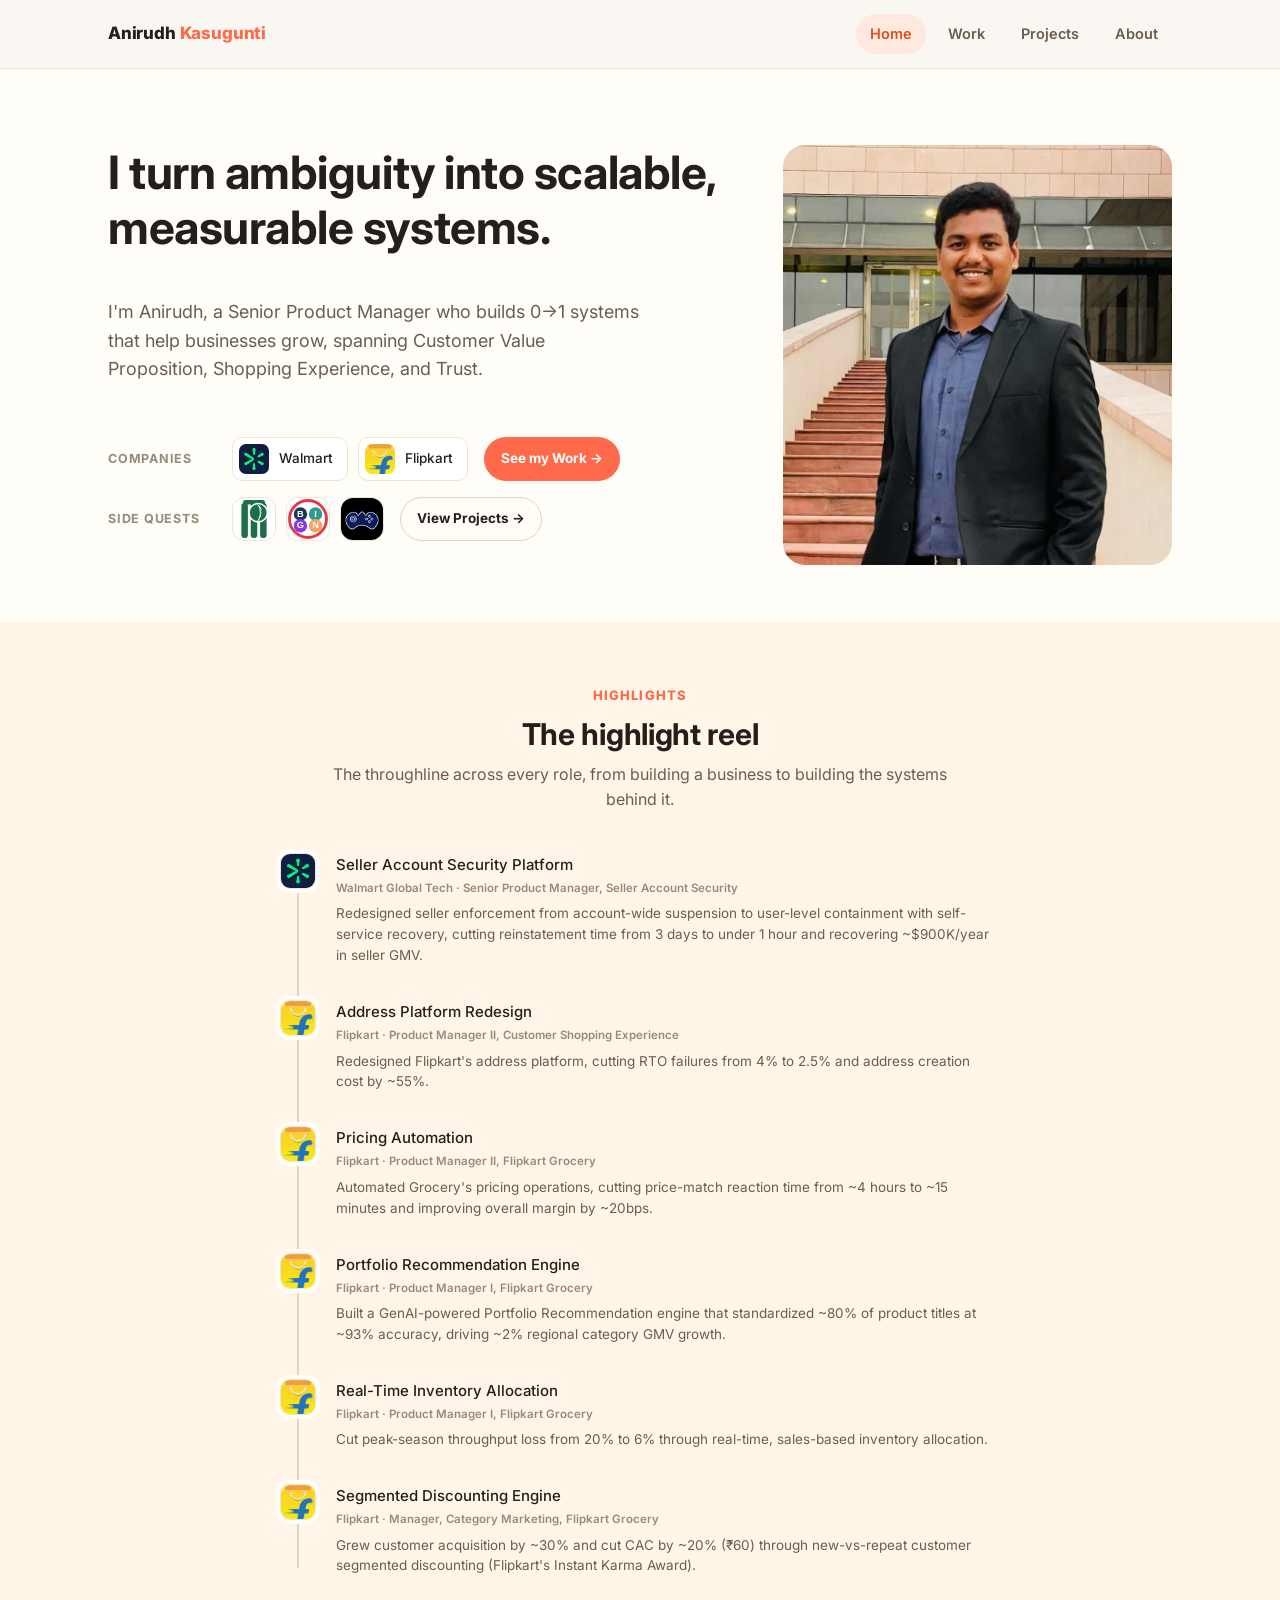
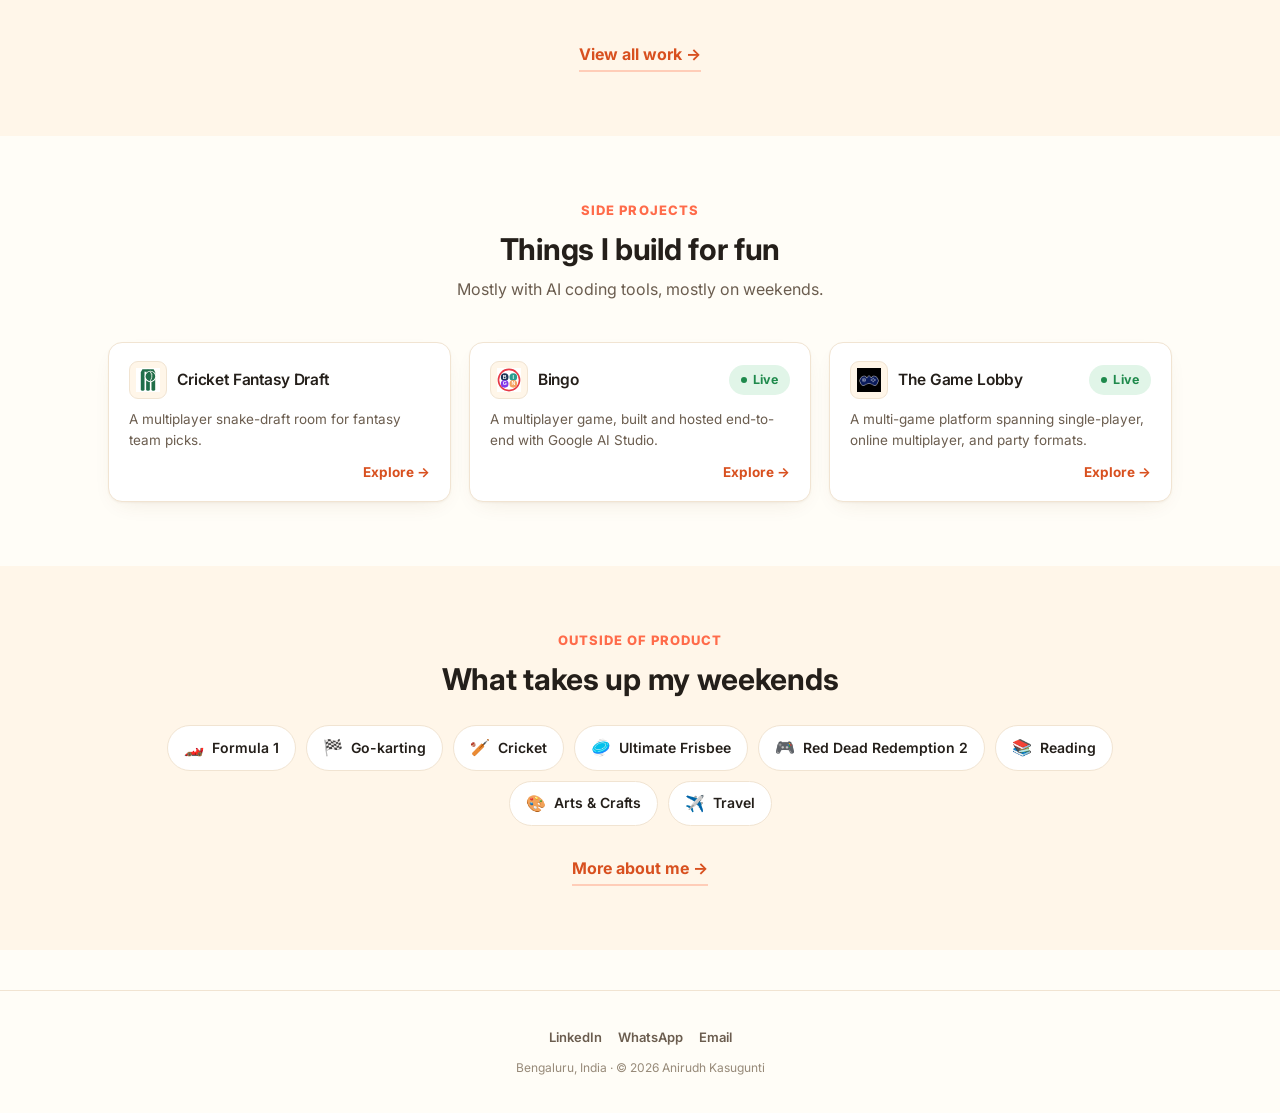
==== site/index.html @ 0b2c89bd "Initial commit: portfolio site with production polish Static portfolio site (site/) plus GitHub Page" ====
<!DOCTYPE html>
<html lang="en">
<head>
<meta charset="UTF-8">
<meta name="viewport" content="width=device-width, initial-scale=1.0">
<title>Anirudh Kasugunti — I turn ambiguity into scalable, measurable systems</title>
<meta name="description" content="Anirudh Kasugunti — Senior Product Manager who builds 0→1 systems that help businesses grow, spanning Customer Value Proposition, Shopping Experience, and Trust.">
<link rel="preconnect" href="https://fonts.googleapis.com">
<link href="https://fonts.googleapis.com/css2?family=Inter:wght@400;500;600;700;800&display=swap" rel="stylesheet">
<link rel="stylesheet" href="assets/css/style.css">
<link rel="icon" href="assets/img/favicon/favicon.svg" type="image/svg+xml">
<link rel="icon" href="assets/img/favicon/favicon-32.png" sizes="32x32">
<link rel="apple-touch-icon" href="assets/img/favicon/apple-touch-icon.png">
<link rel="manifest" href="assets/img/favicon/site.webmanifest">
<meta name="theme-color" content="#FF6B4A">
<link rel="canonical" href="https://anirudhkasugunti.github.io/">
<meta property="og:type" content="website">
<meta property="og:site_name" content="Anirudh Kasugunti">
<meta property="og:title" content="Anirudh Kasugunti — I turn ambiguity into scalable, measurable systems">
<meta property="og:description" content="Anirudh Kasugunti — Senior Product Manager who builds 0→1 systems that help businesses grow, spanning Customer Value Proposition, Shopping Experience, and Trust.">
<meta property="og:url" content="https://anirudhkasugunti.github.io/">
<meta property="og:image" content="https://anirudhkasugunti.github.io/assets/img/og-default.jpg">
<meta property="og:image:width" content="1200">
<meta property="og:image:height" content="630">
<meta name="twitter:card" content="summary_large_image">
</head>
<body>

<nav class="site-nav">
  <div class="container">
    <a href="index.html" class="nav-logo">Anirudh <span>Kasugunti</span></a>
    <button class="nav-toggle" aria-label="Toggle navigation" aria-expanded="false">
      <span class="bar"></span><span class="bar"></span><span class="bar"></span>
    </button>
    <div class="nav-links">
      <a href="index.html" class="active">Home</a>
      <a href="work.html">Work</a>
      <a href="projects.html">Projects</a>
      <a href="about.html">About</a>
    </div>
  </div>
</nav>

<!-- ============ HERO ============ -->
<header class="hero">
  <div class="container hero-layout">
    <h1>I turn ambiguity into scalable, measurable systems.</h1>
    <div class="hero-photo">
      <img src="assets/img/profile/anirudh-hero.jpg" alt="Anirudh Kasugunti" width="840" height="908" fetchpriority="high" decoding="async">
    </div>
    <p class="hero-sub">I'm Anirudh, a Senior Product Manager who builds 0→1 systems that help businesses grow, spanning Customer Value Proposition, Shopping Experience, and Trust.</p>
    <div class="hero-links">
      <div class="hero-links-row">
        <span class="hero-links-label">Companies</span>
        <div class="hero-links-items">
          <span class="logo-icon-chip">
            <span class="icon-tile"><img src="assets/img/logos/walmart-icon.jpg" alt="" width="447" height="447" loading="lazy" decoding="async"></span>
            <span class="company-name">Walmart</span>
          </span>
          <span class="logo-icon-chip">
            <span class="icon-tile"><img src="assets/img/logos/flipkart-icon.png" alt="" width="164" height="163" loading="lazy" decoding="async"></span>
            <span class="company-name">Flipkart</span>
          </span>
        </div>
        <a href="work.html" class="btn btn-primary btn-sm hero-links-btn">See my Work →</a>
      </div>
      <div class="hero-links-row">
        <span class="hero-links-label">Side Quests</span>
        <div class="hero-links-items">
          <a class="project-icon-chip" href="cricket-draft.html">
            <img src="assets/img/project-icons/cricket-draft-icon.svg" alt="Cricket Draft" width="200" height="200" loading="lazy" decoding="async">
            <span class="proj-tip">Cricket Draft</span>
          </a>
          <a class="project-icon-chip" href="bingo.html">
            <img src="assets/img/project-icons/bingo-icon.svg" alt="Bingo" width="500" height="500" loading="lazy" decoding="async">
            <span class="proj-tip">Bingo</span>
          </a>
          <a class="project-icon-chip" href="the-game-lobby.html">
            <img src="assets/img/project-icons/game-lobby-icon.png" alt="The Game Lobby" width="512" height="512" loading="lazy" decoding="async">
            <span class="proj-tip">The Game Lobby</span>
          </a>
        </div>
        <a href="projects.html" class="btn btn-secondary btn-sm hero-links-btn">View Projects →</a>
      </div>
    </div>
  </div>
</header>

<!-- ============ HIGHLIGHTS TIMELINE ============ -->
<section class="section section-alt">
  <div class="container">
    <div class="section-header" style="margin: 0 auto 40px; text-align: center;">
      <span class="section-eyebrow">Highlights</span>
      <h2 class="section-title">The highlight reel</h2>
      <p class="section-desc">The throughline across every role, from building a business to building the systems behind it.</p>
    </div>

    <div class="timeline">

      <div class="timeline-item">
        <span class="timeline-logo"><img src="assets/img/logos/walmart-icon.jpg" alt="Walmart" width="447" height="447" loading="lazy" decoding="async"></span>
        <div class="timeline-title">Seller Account Security Platform</div>
        <div class="timeline-meta">Walmart Global Tech · Senior Product Manager, Seller Account Security</div>
        <p class="timeline-outcome">Redesigned seller enforcement from account-wide suspension to user-level containment with self-service recovery, cutting reinstatement time from 3 days to under 1 hour and recovering ~$900K/year in seller GMV.</p>
      </div>

      <div class="timeline-item">
        <span class="timeline-logo"><img src="assets/img/logos/flipkart-icon.png" alt="Flipkart" width="164" height="163" loading="lazy" decoding="async"></span>
        <div class="timeline-title">Address Platform Redesign</div>
        <div class="timeline-meta">Flipkart · Product Manager II, Customer Shopping Experience</div>
        <p class="timeline-outcome">Redesigned Flipkart's address platform, cutting RTO failures from 4% to 2.5% and address creation cost by ~55%.</p>
      </div>

      <div class="timeline-item">
        <span class="timeline-logo"><img src="assets/img/logos/flipkart-icon.png" alt="Flipkart" width="164" height="163" loading="lazy" decoding="async"></span>
        <div class="timeline-title">Pricing Automation</div>
        <div class="timeline-meta">Flipkart · Product Manager II, Flipkart Grocery</div>
        <p class="timeline-outcome">Automated Grocery's pricing operations, cutting price-match reaction time from ~4 hours to ~15 minutes and improving overall margin by ~20bps.</p>
      </div>

      <div class="timeline-item">
        <span class="timeline-logo"><img src="assets/img/logos/flipkart-icon.png" alt="Flipkart" width="164" height="163" loading="lazy" decoding="async"></span>
        <div class="timeline-title">Portfolio Recommendation Engine</div>
        <div class="timeline-meta">Flipkart · Product Manager I, Flipkart Grocery</div>
        <p class="timeline-outcome">Built a GenAI-powered Portfolio Recommendation engine that standardized ~80% of product titles at ~93% accuracy, driving ~2% regional category GMV growth.</p>
      </div>

      <div class="timeline-item">
        <span class="timeline-logo"><img src="assets/img/logos/flipkart-icon.png" alt="Flipkart" width="164" height="163" loading="lazy" decoding="async"></span>
        <div class="timeline-title">Real-Time Inventory Allocation</div>
        <div class="timeline-meta">Flipkart · Product Manager I, Flipkart Grocery</div>
        <p class="timeline-outcome">Cut peak-season throughput loss from 20% to 6% through real-time, sales-based inventory allocation.</p>
      </div>

      <div class="timeline-item">
        <span class="timeline-logo"><img src="assets/img/logos/flipkart-icon.png" alt="Flipkart" width="164" height="163" loading="lazy" decoding="async"></span>
        <div class="timeline-title">Segmented Discounting Engine</div>
        <div class="timeline-meta">Flipkart · Manager, Category Marketing, Flipkart Grocery</div>
        <p class="timeline-outcome">Grew customer acquisition by ~30% and cut CAC by ~20% (₹60) through new-vs-repeat customer segmented discounting (Flipkart's Instant Karma Award).</p>
      </div>

    </div>

    <div class="timeline-footer">
      <a href="work.html" class="section-footer-link">View all work →</a>
    </div>
  </div>
</section>

<!-- ============ SIDE PROJECTS PREVIEW ============ -->
<section class="section">
  <div class="container">
    <div class="section-header" style="margin: 0 auto 40px; text-align: center;">
      <span class="section-eyebrow">Side Projects</span>
      <h2 class="section-title">Things I build for fun</h2>
      <p class="section-desc">Mostly with AI coding tools, mostly on weekends.</p>
    </div>

    <div class="quest-grid">
      <a href="cricket-draft.html" class="quest-card">
        <div class="quest-card-top">
          <div class="quest-card-id">
            <span class="quest-icon"><img src="assets/img/project-icons/cricket-draft-icon.svg" alt="Cricket Fantasy Draft" width="200" height="200" loading="lazy" decoding="async"></span>
            <h3 class="quest-title">Cricket Fantasy Draft</h3>
          </div>
        </div>
        <p class="quest-desc">A multiplayer snake-draft room for fantasy team picks.</p>
        <span class="quest-cta">Explore →</span>
      </a>
      <a href="bingo.html" class="quest-card">
        <div class="quest-card-top">
          <div class="quest-card-id">
            <span class="quest-icon"><img src="assets/img/project-icons/bingo-icon.svg" alt="Bingo" width="500" height="500" loading="lazy" decoding="async"></span>
            <h3 class="quest-title">Bingo</h3>
          </div>
          <span class="badge badge-live">Live</span>
        </div>
        <p class="quest-desc">A multiplayer game, built and hosted end-to-end with Google AI Studio.</p>
        <span class="quest-cta">Explore →</span>
      </a>
      <a href="the-game-lobby.html" class="quest-card">
        <div class="quest-card-top">
          <div class="quest-card-id">
            <span class="quest-icon"><img src="assets/img/project-icons/game-lobby-icon.png" alt="The Game Lobby" width="512" height="512" loading="lazy" decoding="async"></span>
            <h3 class="quest-title">The Game Lobby</h3>
          </div>
          <span class="badge badge-live">Live</span>
        </div>
        <p class="quest-desc">A multi-game platform spanning single-player, online multiplayer, and party formats.</p>
        <span class="quest-cta">Explore →</span>
      </a>
    </div>
  </div>
</section>

<!-- ============ PERSONAL TEASER ============ -->
<section class="section section-alt">
  <div class="container text-center">
    <div class="section-header" style="margin: 0 auto 28px;">
      <span class="section-eyebrow">Outside of Product</span>
      <h2 class="section-title">What takes up my weekends</h2>
    </div>
    <div style="display:flex; flex-wrap:wrap; gap:10px; justify-content:center;">
      <span class="chip"><span class="icon">🏎️</span> Formula 1</span>
      <span class="chip"><span class="icon">🏁</span> Go-karting</span>
      <span class="chip"><span class="icon">🏏</span> Cricket</span>
      <span class="chip"><span class="icon">🥏</span> Ultimate Frisbee</span>
      <span class="chip"><span class="icon">🎮</span> Red Dead Redemption 2</span>
      <span class="chip"><span class="icon">📚</span> Reading</span>
      <span class="chip"><span class="icon">🎨</span> Arts &amp; Crafts</span>
      <span class="chip"><span class="icon">✈️</span> Travel</span>
    </div>
    <a href="about.html" class="section-footer-link">More about me →</a>
  </div>
</section>

<footer class="site-footer">
  <div class="container footer-row">
    <div class="footer-links">
      <a href="https://www.linkedin.com/in/anirudh-kasugunti-9b7a97155/" target="_blank" rel="noopener">LinkedIn</a>
      <a href="https://wa.me/919030330744" target="_blank" rel="noopener">WhatsApp</a>
      <a href="mailto:anirudh.kasugunti@gmail.com">Email</a>
    </div>
    <div class="footer-copyright">Bengaluru, India &middot; &copy; 2026 Anirudh Kasugunti</div>
  </div>
</footer>

<script src="assets/js/main.js"></script>
</body>
</html>
---- site/assets/css/style.css ----
/* ============================================================
   Anirudh Kasugunti — Personal Site
   Design system: warm cream base, deep forest-green accent
   (matches the Cricket Draft product's own brand color)
   ============================================================ */

:root {
  /* Citrus Fresh theme — see design-guidelines.md */
  --bg: #fffdf7;
  --bg-alt: #fff6e9;
  --bg-card: #ffffff;
  --bg-stripe: #f5e4cc;
  --text: #241f1a;
  --text-muted: #6b5d4f;
  --text-faint: #978a79;
  --border: #f1e4d2;
  --border-strong: #e3d3bc;
  --accent: #ff6b4a;
  --accent-dark: #d8501f;
  --accent-soft: #ffe8dd;
  --accent-soft-border: #ffcdb8;
  --highlight: #ffc93c;
  --live: #1f8a4c;
  --live-soft: #e1f5e8;
  --prototype: #a6740c;
  --prototype-soft: #fff1ce;

  --radius-sm: 8px;
  --radius-md: 14px;
  --radius-lg: 22px;

  --max-w: 1120px;

  --shadow-card: 0 1px 2px rgba(120, 72, 30, 0.05), 0 8px 24px -12px rgba(120, 72, 30, 0.16);
  --shadow-card-hover: 0 4px 10px rgba(120, 72, 30, 0.08), 0 16px 32px -14px rgba(120, 72, 30, 0.22);
}

* { box-sizing: border-box; }
html { scroll-behavior: smooth; }

body {
  margin: 0;
  background: var(--bg);
  color: var(--text);
  font-family: "Inter", -apple-system, BlinkMacSystemFont, "Segoe UI", Roboto, Helvetica, Arial, sans-serif;
  font-size: 16px;
  line-height: 1.6;
  -webkit-font-smoothing: antialiased;
}

img { max-width: 100%; display: block; }
a { color: inherit; text-decoration: none; }
ul { margin: 0; padding: 0; list-style: none; }
h1, h2, h3, h4 { margin: 0; line-height: 1.2; font-weight: 700; letter-spacing: -0.01em; }
p { margin: 0; }

.container {
  max-width: var(--max-w);
  margin: 0 auto;
  padding: 0 28px;
}
@media (max-width: 640px) {
  .container { padding: 0 18px; }
}

/* ---------- Nav ---------- */
.site-nav {
  position: sticky;
  top: 0;
  z-index: 50;
  background: rgba(250, 247, 242, 0.92);
  backdrop-filter: saturate(160%) blur(8px);
  border-bottom: 1px solid var(--border);
}
.site-nav .container {
  display: flex;
  align-items: center;
  justify-content: space-between;
  height: 68px;
}
.nav-logo {
  font-weight: 800;
  font-size: 17px;
  letter-spacing: -0.01em;
}
.nav-logo span { color: var(--accent); }
.nav-links {
  display: flex;
  gap: 8px;
  align-items: center;
}
.nav-links a {
  padding: 8px 14px;
  border-radius: 999px;
  font-size: 14.5px;
  font-weight: 600;
  color: var(--text-muted);
  transition: background 0.15s ease, color 0.15s ease;
}
.nav-links a:hover { background: var(--bg-alt); color: var(--text); }
.nav-links a.active { background: var(--accent-soft); color: var(--accent-dark); }
.nav-toggle {
  display: none;
  flex-direction: column;
  justify-content: center;
  align-items: center;
  gap: 5px;
  width: 40px;
  height: 40px;
  background: none;
  border: 1px solid var(--border-strong);
  border-radius: 10px;
  padding: 0;
  cursor: pointer;
}
.nav-toggle .bar {
  display: block;
  width: 18px;
  height: 2px;
  border-radius: 2px;
  background: var(--text);
  transition: transform 0.2s ease, opacity 0.2s ease;
}
.nav-toggle.open .bar:nth-child(1) { transform: translateY(7px) rotate(45deg); }
.nav-toggle.open .bar:nth-child(2) { opacity: 0; }
.nav-toggle.open .bar:nth-child(3) { transform: translateY(-7px) rotate(-45deg); }

@media (max-width: 760px) {
  .nav-links {
    display: none;
    position: absolute;
    top: 68px;
    left: 0;
    right: 0;
    background: var(--bg);
    border-bottom: 1px solid var(--border);
    flex-direction: column;
    align-items: stretch;
    padding: 10px 16px 18px;
    gap: 4px;
    box-shadow: 0 12px 24px -16px rgba(28,27,25,0.25);
  }
  .nav-links.open { display: flex; }
  .nav-links a { padding: 12px 14px; }
  .nav-toggle { display: inline-flex; }
}

/* ---------- Buttons ---------- */
.btn {
  display: inline-flex;
  align-items: center;
  gap: 8px;
  padding: 12px 22px;
  border-radius: 999px;
  font-weight: 700;
  font-size: 14.5px;
  border: 1px solid transparent;
  cursor: pointer;
  transition: transform 0.12s ease, box-shadow 0.12s ease, background 0.12s ease;
}
.btn-primary { background: var(--accent); color: #fff; }
.btn-primary:hover { background: var(--accent-dark); transform: translateY(-1px); }
.btn-secondary { background: transparent; border-color: var(--border-strong); color: var(--text); }
.btn-secondary:hover { border-color: var(--accent); color: var(--accent-dark); transform: translateY(-1px); }
.btn-sm { padding: 9px 16px; font-size: 13.5px; }

/* ---------- Badges & chips ---------- */
.badge {
  display: inline-flex;
  align-items: center;
  gap: 6px;
  padding: 5px 12px;
  border-radius: 999px;
  font-size: 12.5px;
  font-weight: 700;
  letter-spacing: 0.01em;
}
.badge-live { background: var(--live-soft); color: var(--live); }
.badge-live::before { content: ""; width: 6px; height: 6px; border-radius: 50%; background: var(--live); }
.badge-prototype { background: var(--prototype-soft); color: var(--prototype); }
.badge-status { background: var(--accent-soft); color: var(--accent-dark); }

.chip {
  display: inline-flex;
  align-items: center;
  gap: 8px;
  padding: 9px 16px;
  border-radius: 999px;
  background: var(--bg-card);
  border: 1px solid var(--border);
  font-size: 14px;
  font-weight: 600;
  color: var(--text);
}
.chip .icon { font-size: 16px; }

.tag {
  display: inline-flex;
  padding: 4px 10px;
  border-radius: 6px;
  background: var(--bg-alt);
  border: 1px solid var(--border);
  font-size: 12px;
  font-weight: 600;
  color: var(--text-muted);
}

/* ---------- Sections ---------- */
.section { padding: 64px 0; }
.section-alt { background: var(--bg-alt); }
.section-header { max-width: 620px; margin-bottom: 36px; }
.section-eyebrow {
  display: block;
  font-size: 13px;
  font-weight: 800;
  letter-spacing: 0.08em;
  text-transform: uppercase;
  color: var(--accent);
  margin-bottom: 10px;
}
.section-title { font-size: 30px; margin-bottom: 10px; }
.section-desc { color: var(--text-muted); font-size: 16px; }

.section-footer-link {
  margin-top: 30px;
  display: inline-flex;
  align-items: center;
  gap: 6px;
  font-weight: 700;
  color: var(--accent-dark);
  border-bottom: 2px solid var(--accent-soft-border);
  padding-bottom: 2px;
}
.section-footer-link:hover { border-color: var(--accent); }

/* ---------- Hero ---------- */
.hero {
  padding: 76px 0 56px;
}
.hero-grid {
  display: grid;
  grid-template-columns: 1.1fr 0.7fr;
  gap: 56px;
  align-items: center;
}

/* About page hero: grid-area layout (same technique as the home hero) so
   mobile keeps headline > photo > paragraphs while desktop moves the photo
   to the right and stacks headline + paragraphs on the left. Centered on
   mobile (matching the home hero); left-aligned on desktop, where the
   heading is sized down so the text column's height roughly matches the
   photo's height instead of running taller than it. */
.about-hero {
  display: grid;
  grid-template-columns: 1fr;
  grid-template-areas:
    "headline"
    "photo"
    "sub";
  align-items: start;
  text-align: center;
}
.about-hero > h1 { grid-area: headline; margin-bottom: 12px; }
.about-hero .hero-photo { grid-area: photo; width: 240px; margin: 0 auto 28px; }
.about-hero-text { grid-area: sub; }
.about-hero-text p {
  font-size: clamp(15.5px, 2vw, 17px);
  color: var(--text-muted);
  line-height: 1.65;
  margin-bottom: 16px;
}
.about-hero-text p:last-child { margin-bottom: 0; }

@media (min-width: 901px) {
  .about-hero {
    grid-template-columns: 1.1fr 0.7fr;
    grid-template-areas:
      "headline photo"
      "sub      photo";
    column-gap: 56px;
    text-align: left;
  }
  .about-hero .hero-photo { width: 100%; margin: 0; }
  .about-hero > h1 { font-size: 28px; margin-bottom: 0; }
  .about-hero-text p { margin-bottom: 10px; }
}
/* Home hero: grid-based layout so photo position can change per breakpoint
   without reordering the underlying HTML (mobile keeps h1 > photo > sub > links,
   desktop moves photo to the right while the rest stacks on the left). */
.hero-layout {
  display: grid;
  grid-template-columns: 1fr;
  grid-template-areas:
    "headline"
    "photo"
    "sub"
    "links";
  text-align: center;
  max-width: 640px;
  margin: 0 auto;
}
.hero-layout > h1 { grid-area: headline; margin-bottom: 28px; }
.hero-layout .hero-photo { grid-area: photo; width: 240px; margin: 0 auto 26px; }
.hero-layout .hero-sub { grid-area: sub; margin: 0 auto 30px; }

@media (min-width: 901px) {
  .hero-layout {
    /* Desktop: expand to the site's normal 1120px container width so the two
       columns have real room. The base rule caps this at 640px (right for the
       centered mobile stack), which must be lifted here — otherwise both
       columns get squeezed into 640px and the photo track collapses.
       This element is both .container and .hero-layout, so using --max-w
       keeps it aligned with every other section (centered, 28px side padding). */
    max-width: var(--max-w);
    grid-template-columns: minmax(0, 1.1fr) minmax(0, 0.7fr);
    grid-template-areas:
      "headline photo"
      "sub      photo"
      "links    photo";
    column-gap: 64px;
    align-items: start;
    text-align: left;
  }
  .hero-layout > h1 { margin-bottom: 22px; }
  .hero-layout .hero-photo { width: 100%; max-width: 420px; margin: 0; justify-self: end; align-self: center; }
  .hero-layout .hero-sub { margin: 0 0 28px; }
}

/* Companies / Side Quests rows: label, logos, and CTA button, left-aligned
   flush with the headline and paragraph above. Plain flexbox per row (not a
   nested auto-sized grid) — the label has a fixed width so both rows' labels,
   logos, and buttons line up with each other; logos and button never wrap
   onto their own line since the row has plenty of width to work with. */
.hero-links {
  grid-area: links;
  display: flex;
  flex-direction: column;
  gap: 14px;
  width: 100%;
  /* Shared height for every item in a row — company chips, side-quest icons,
     and the CTA buttons all resolve to this, so they line up. Retune per
     breakpoint by overriding --row-h on .hero-links (see media queries). */
  --row-h: 44px;
}
.hero-links-row {
  display: flex;
  align-items: center;
  gap: 16px;
}
.hero-links-label {
  flex: 0 0 108px;
  font-size: 12.5px;
  color: var(--text-faint);
  font-weight: 700;
  text-transform: uppercase;
  letter-spacing: 0.06em;
  white-space: nowrap;
  text-align: left;
}
.hero-links-items {
  display: flex;
  align-items: center;
  gap: 10px;
  flex-wrap: nowrap;
}
.hero-links-btn { white-space: nowrap; flex-shrink: 0; height: var(--row-h); }

/* Match heights across the three row-item types. Widths of the square
   side-quest tiles equal the height; the company chip's inner logo tile is
   inset by its vertical padding + border so the chip totals --row-h. */
.hero-links .logo-icon-chip { height: var(--row-h); }
.hero-links .logo-icon-chip .icon-tile {
  width: calc(var(--row-h) - 14px);
  height: calc(var(--row-h) - 14px);
}
.hero-links .project-icon-chip { width: var(--row-h); height: var(--row-h); }

@media (min-width: 901px) {
  .hero-links { column-gap: 20px; row-gap: 16px; }
}

.hero-eyebrow {
  display: inline-flex;
  align-items: center;
  gap: 8px;
  padding: 7px 14px;
  border-radius: 999px;
  background: var(--accent-soft);
  color: var(--accent-dark);
  font-weight: 700;
  font-size: 13px;
  margin-bottom: 22px;
}
.hero-eyebrow .dot { width: 7px; height: 7px; border-radius: 50%; background: var(--accent); animation: pulse 2.2s infinite; }
@keyframes pulse { 0%,100% { opacity: 1; } 50% { opacity: 0.35; } }

.hero h1 {
  font-size: clamp(30px, 5vw, 46px);
  margin-bottom: 18px;
}
.hero-sub {
  font-size: clamp(15.5px, 2vw, 18px);
  color: var(--text-muted);
  max-width: 540px;
  margin-bottom: 30px;
}
.hero-ctas { display: flex; gap: 12px; flex-wrap: wrap; margin-bottom: 34px; }

.hero-logos { display: flex; align-items: center; gap: 14px; flex-wrap: wrap; }

.hero-logos .logos-label { font-size: 12.5px; color: var(--text-faint); font-weight: 700; text-transform: uppercase; letter-spacing: 0.06em; }
.logo-chip {
  padding: 8px 16px;
  border-radius: 10px;
  background: var(--bg-card);
  border: 1px solid var(--border);
  font-weight: 800;
  font-size: 14px;
  color: var(--text);
}
.logo-icon-chip {
  display: inline-flex;
  align-items: center;
  gap: 10px;
  padding: 6px 14px 6px 6px;
  border-radius: 10px;
  background: var(--bg-card);
  border: 1px solid var(--border);
}
.logo-icon-chip .icon-tile {
  width: 32px;
  height: 32px;
  border-radius: 7px;
  overflow: hidden;
  flex-shrink: 0;
  display: flex;
  align-items: center;
  justify-content: center;
}
.logo-icon-chip .icon-tile img { width: 100%; height: 100%; object-fit: cover; display: block; }
.logo-icon-chip .company-name { font-weight: 500; font-size: 13.5px; color: var(--text); white-space: nowrap; }

.hero-projects { display: flex; align-items: center; gap: 12px; flex-wrap: wrap; margin-top: 18px; }
.hero-projects .logos-label { font-size: 12.5px; color: var(--text-faint); font-weight: 700; text-transform: uppercase; letter-spacing: 0.06em; }
.project-icon-chip {
  width: 54px;
  height: 54px;
  border-radius: 12px;
  overflow: hidden;
  border: 1px solid var(--border);
  background: var(--bg-card);
  transition: transform 0.15s ease, box-shadow 0.15s ease;
}
.project-icon-chip:hover { transform: translateY(-2px); box-shadow: var(--shadow-card); }
.project-icon-chip img { width: 100%; height: 100%; object-fit: cover; display: block; }

/* Project-logo tooltips (desktop only): a small rounded bubble with the
   project name on hover, built from the anchor's data-tooltip value. The chip
   normally clips its image (overflow:hidden); on desktop we open it so the
   bubble can escape upward and re-round the image to keep the corners clean. */
@media (min-width: 901px) {
  .hero-links .project-icon-chip { position: relative; overflow: visible; }
  .hero-links .project-icon-chip img { border-radius: inherit; }

  /* The tooltip is a real element so its text is the bubble's own content and
     therefore paints ABOVE everything inside it. The transform makes it a
     stacking context, which is what lets the arrow use z-index:-1 below. */
  .hero-links .proj-tip {
    position: absolute;
    left: 50%;
    bottom: calc(100% + 11px);
    padding: 6px 10px;
    border-radius: 8px;
    background: var(--bg-card);
    color: var(--text);
    border: 1px solid var(--border-strong);
    box-shadow: var(--shadow-card);
    font-size: 12px;
    font-weight: 600;
    line-height: 1;
    white-space: nowrap;
    opacity: 0;
    visibility: hidden;
    pointer-events: none;
    transform: translateX(-50%) translateY(4px);
    transition: opacity 0.14s ease, transform 0.14s ease;
    z-index: 5;
  }
  /* Arrow: z-index:-1 puts it above the bubble's own fill+border (hiding the
     bottom-border seam) but below the bubble's text — so the text layers on
     top of the arrow and can never be clipped, no matter how far it tucks in. */
  .hero-links .proj-tip::after {
    content: "";
    position: absolute;
    left: 50%;
    bottom: -6px;
    width: 13px;
    height: 13px;
    background: var(--bg-card);
    border-right: 1px solid var(--border-strong);
    border-bottom: 1px solid var(--border-strong);
    transform: translateX(-50%) rotate(45deg);
    z-index: -1;
  }
  .hero-links .project-icon-chip:hover .proj-tip {
    opacity: 1;
    visibility: visible;
    transform: translateX(-50%) translateY(0);
  }
}

.hero-photo {
  aspect-ratio: 1 / 1.08;
  border-radius: var(--radius-lg);
  overflow: hidden;
}
.hero-photo img { width: 100%; height: 100%; object-fit: cover; display: block; }

/* ---------- Placeholder blocks (for missing photos/logos) ---------- */
.placeholder-block {
  display: flex;
  flex-direction: column;
  align-items: center;
  justify-content: center;
  gap: 10px;
  text-align: center;
  width: 100%;
  height: 100%;
  background: repeating-linear-gradient(135deg, var(--bg-alt), var(--bg-alt) 10px, var(--bg-stripe) 10px, var(--bg-stripe) 20px);
  border: 1.5px dashed var(--border-strong);
  border-radius: inherit;
  color: var(--text-faint);
  padding: 24px;
}
.placeholder-block .ph-icon { font-size: 30px; }
.placeholder-block .ph-label { font-size: 13px; font-weight: 700; }
.placeholder-block .ph-sub { font-size: 12px; color: var(--text-faint); max-width: 200px; }

/* ---------- Stats ---------- */
.stats-grid {
  display: grid;
  grid-template-columns: repeat(4, 1fr);
  gap: 1px;
  background: var(--border);
  border: 1px solid var(--border);
  border-radius: var(--radius-md);
  overflow: hidden;
}
.stat-cell {
  background: var(--bg-card);
  padding: 28px 22px;
}
.stat-num { display: block; font-size: 30px; font-weight: 800; color: var(--accent-dark); margin-bottom: 6px; letter-spacing: -0.01em; }
.stat-label { display: block; font-size: 13.5px; color: var(--text-muted); line-height: 1.4; }

@media (max-width: 900px) {
  .stats-grid { grid-template-columns: repeat(2, 1fr); }
}
@media (max-width: 480px) {
  .stats-grid { grid-template-columns: 1fr; }
}

/* ---------- Cards ---------- */
.card-grid {
  display: grid;
  grid-template-columns: repeat(3, 1fr);
  gap: 22px;
}
.card {
  background: var(--bg-card);
  border: 1px solid var(--border);
  border-radius: var(--radius-md);
  padding: 26px;
  box-shadow: var(--shadow-card);
  transition: transform 0.15s ease, box-shadow 0.15s ease;
  display: flex;
  flex-direction: column;
  gap: 14px;
}
.card:hover { transform: translateY(-3px); box-shadow: var(--shadow-card-hover); }
.card-top-row { display: flex; align-items: center; justify-content: space-between; gap: 10px; }
.card-id { display: flex; align-items: center; gap: 10px; min-width: 0; }
.card-icon {
  width: 38px;
  height: 38px;
  border-radius: 9px;
  overflow: hidden;
  border: 1px solid var(--border);
  background: var(--bg-alt);
  display: flex;
  align-items: center;
  justify-content: center;
  flex-shrink: 0;
}
.card-icon img { width: 100%; height: 100%; object-fit: contain; padding: 6px; box-sizing: border-box; }
.card-thumb {
  aspect-ratio: 4 / 3;
  border-radius: var(--radius-sm);
  overflow: hidden;
  background: var(--border);
  display: flex;
  align-items: center;
  justify-content: center;
  padding: 14px;
  box-sizing: border-box;
}
.card-thumb img {
  max-width: 100%;
  max-height: 100%;
  width: auto;
  height: auto;
  object-fit: contain;
  display: block;
  border-radius: 6px;
}
.card-thumb.is-portrait img { max-width: 62%; }
.card h3 { font-size: 18px; }
.card p { color: var(--text-muted); font-size: 14.5px; }
.card-tags { display: flex; flex-wrap: wrap; gap: 6px; }
.card-link { font-weight: 700; color: var(--accent-dark); font-size: 14px; margin-top: auto; display: inline-flex; align-items: center; gap: 6px; }

@media (max-width: 900px) {
  .card-grid { grid-template-columns: 1fr; }
}

/* ---------- Side quest cards (home preview) ---------- */
.quest-grid {
  display: grid;
  grid-template-columns: repeat(3, 1fr);
  gap: 18px;
}
.quest-card {
  background: var(--bg-card);
  border: 1px solid var(--border);
  border-radius: var(--radius-md);
  padding: 18px 20px;
  box-shadow: var(--shadow-card);
  transition: transform 0.15s ease, box-shadow 0.15s ease;
  display: flex;
  flex-direction: column;
}
.quest-card:hover { transform: translateY(-3px); box-shadow: var(--shadow-card-hover); }
.quest-card-top { display: flex; align-items: center; justify-content: space-between; gap: 10px; margin-bottom: 10px; }
.quest-card-id { display: flex; align-items: center; gap: 10px; min-width: 0; }
.quest-icon {
  width: 38px;
  height: 38px;
  border-radius: 9px;
  overflow: hidden;
  border: 1px solid var(--border);
  background: var(--bg-alt);
  display: flex;
  align-items: center;
  justify-content: center;
  flex-shrink: 0;
}
.quest-icon img { width: 100%; height: 100%; object-fit: contain; padding: 6px; box-sizing: border-box; }
.quest-title { font-size: 15.5px; font-weight: 600; line-height: 1.3; }
.quest-desc { color: var(--text-muted); font-size: 13.5px; line-height: 1.5; flex-grow: 1; }
.quest-cta { font-weight: 700; color: var(--accent-dark); font-size: 13.5px; align-self: flex-end; margin-top: 12px; display: inline-flex; align-items: center; gap: 6px; }

@media (max-width: 900px) {
  .quest-grid {
    display: flex;
    overflow-x: auto;
    scroll-snap-type: x mandatory;
    gap: 14px;
    margin: 0 -28px;
    padding: 0 28px 6px;
    -webkit-overflow-scrolling: touch;
    scrollbar-width: none;
  }
  .quest-grid::-webkit-scrollbar { display: none; }
  .quest-card { flex: 0 0 62%; scroll-snap-align: start; }
}
@media (max-width: 640px) {
  .quest-grid { margin: 0 -18px; padding: 0 18px 6px; }
  .quest-card { flex: 0 0 62%; }
}

/* ---------- Highlights timeline ---------- */
.timeline {
  position: relative;
  max-width: 720px;
  margin: 0 auto;
}
.timeline::before {
  content: "";
  position: absolute;
  left: 17px;
  top: 8px;
  bottom: 8px;
  width: 2px;
  background: var(--border-strong);
}
.timeline-item {
  position: relative;
  padding-left: 56px;
  margin-bottom: 34px;
}
.timeline-item:last-child { margin-bottom: 0; }
.timeline-logo {
  position: absolute;
  left: 0;
  top: 0;
  width: 36px;
  height: 36px;
  border-radius: 10px;
  overflow: hidden;
  border: 1px solid var(--border);
  background: var(--bg-card);
  box-shadow: 0 0 0 4px var(--bg);
  z-index: 1;
}
.timeline-logo img { width: 100%; height: 100%; object-fit: cover; display: block; }
.timeline-title { font-weight: 500; font-size: 15px; margin-bottom: 2px; }
.timeline-meta { font-size: 11.5px; color: var(--text-faint); font-weight: 600; margin-bottom: 6px; }
.timeline-outcome { font-size: 13.5px; color: var(--text-muted); line-height: 1.55; }
.timeline-footer { text-align: center; margin-top: 36px; }

@media (max-width: 560px) {
  .timeline::before { left: 15px; }
  .timeline-item { padding-left: 44px; }
  .timeline-logo { left: 0; width: 30px; height: 30px; border-radius: 8px; box-shadow: 0 0 0 3px var(--bg); }
  .timeline-title { font-size: 14px; }
}

/* ---------- Work role blocks (each is a card) ---------- */
.role-block {
  background: var(--bg-card);
  border: 1px solid var(--border);
  border-radius: var(--radius-md);
  box-shadow: var(--shadow-card);
  padding: 32px;
  margin-bottom: 24px;
}
.role-block:last-child { margin-bottom: 0; }
.role-head {
  display: flex;
  justify-content: space-between;
  align-items: baseline;
  gap: 16px;
  flex-wrap: wrap;
  margin-bottom: 6px;
}
.role-title { font-size: 17px; font-weight: 800; }
.role-dates { font-size: 12.5px; color: var(--text-faint); font-weight: 700; white-space: nowrap; }
.role-scope { font-style: italic; color: var(--text-muted); margin-bottom: 16px; font-size: 14px; }
/* Sub-sections (e.g. Portfolio Design / Product Availability / Product Pricing)
   are separated by a light divider within the card; the first one right after
   the scope line doesn't need one. */
.role-sub-title {
  font-weight: 800;
  font-size: 13.5px;
  color: var(--accent-dark);
  margin: 24px 0 8px;
  padding-top: 20px;
  border-top: 1px solid var(--border);
  text-decoration: underline;
  text-decoration-color: var(--accent-soft-border);
  text-underline-offset: 4px;
}
.role-scope + .role-sub-title {
  margin-top: 18px;
  padding-top: 0;
  border-top: none;
}
.role-block ul { display: flex; flex-direction: column; gap: 9px; }
.role-block li {
  position: relative;
  padding-left: 20px;
  font-size: 14px;
  color: var(--text);
}
.role-block li::before {
  content: "";
  position: absolute;
  left: 4px;
  top: 9px;
  width: 5px;
  height: 5px;
  border-radius: 50%;
  background: var(--accent);
}
.role-block b { color: var(--accent-dark); }

/* ---------- Education (two-column, Work page) ---------- */
.edu-grid {
  display: grid;
  grid-template-columns: repeat(2, 1fr);
  column-gap: 40px;
  row-gap: 24px;
}
.edu-school { font-weight: 800; font-size: 15px; margin-bottom: 4px; }
.edu-program { color: var(--text-muted); font-size: 13px; margin-bottom: 6px; }
.edu-meta { color: var(--text-faint); font-size: 12px; }
@media (max-width: 640px) {
  .edu-grid { grid-template-columns: 1fr; }
}

/* ---------- Preview list rows (home) ---------- */
.work-preview-list { display: flex; flex-direction: column; gap: 14px; }
.work-preview-row {
  display: grid;
  grid-template-columns: 260px 1fr;
  gap: 20px;
  padding: 20px 24px;
  background: var(--bg-card);
  border: 1px solid var(--border);
  border-radius: var(--radius-md);
  box-shadow: var(--shadow-card);
}
.work-preview-role { font-weight: 800; font-size: 15px; margin-bottom: 4px; }
.work-preview-meta { font-size: 12.5px; color: var(--text-faint); font-weight: 700; }
.work-preview-outcome { font-size: 15px; color: var(--text-muted); }
@media (max-width: 700px) {
  .work-preview-row { grid-template-columns: 1fr; }
}

/* ---------- Quick-hit grid (about) ---------- */
/* Hobby cards: on desktop all 6 sit in a single row; on mobile they become
   a 2-row-tall horizontally-scrolling carousel (grid-auto-flow: column packs
   items two-per-column, so each swipe reveals the next pair). */
.hit-grid {
  display: grid;
  grid-auto-flow: column;
  grid-template-rows: repeat(2, auto);
  grid-auto-columns: 64%;
  gap: 14px;
  overflow-x: auto;
  scroll-snap-type: x mandatory;
  -webkit-overflow-scrolling: touch;
  scrollbar-width: none;
  margin: 0 -28px;
  padding: 0 28px 6px;
}
.hit-grid::-webkit-scrollbar { display: none; }
.hit-card {
  scroll-snap-align: start;
  background: var(--bg-card);
  border: 1px solid var(--border);
  border-radius: var(--radius-md);
  padding: 16px;
  box-shadow: var(--shadow-card);
}
.hit-card-head { display: flex; align-items: center; gap: 8px; margin-bottom: 6px; }
.hit-card .hit-icon { font-size: 19px; line-height: 1; }
.hit-card h4 { font-size: 14px; }
.hit-card p { font-size: 12.5px; color: var(--text-muted); line-height: 1.45; }

@media (max-width: 640px) {
  .hit-grid { margin: 0 -18px; padding: 0 18px 6px; grid-auto-columns: 70%; }
}

@media (min-width: 901px) {
  .hit-grid {
    grid-auto-flow: row;
    grid-template-rows: none;
    grid-template-columns: repeat(6, 1fr);
    overflow-x: visible;
    margin: 0;
    padding: 0;
  }
}

/* ---------- Featured story ---------- */
.story-block {
  display: grid;
  grid-template-columns: 255px 1fr;
  gap: 44px;
  align-items: center;
  background: var(--bg-card);
  border: 1px solid var(--border);
  border-radius: var(--radius-lg);
  padding: 40px;
  box-shadow: var(--shadow-card);
}
.story-photo { position: relative; aspect-ratio: 4/3; width: 100%; border-radius: var(--radius-md); overflow: hidden; }
.photo-carousel {
  position: relative;
  width: 100%;
  height: 100%;
  overflow-x: auto;
  overflow-y: hidden;
  scroll-snap-type: x mandatory;
  -webkit-overflow-scrolling: touch;
  scrollbar-width: none;
  cursor: grab;
}
.photo-carousel::-webkit-scrollbar { display: none; }
.photo-carousel.is-dragging { cursor: grabbing; scroll-snap-type: none; }
.carousel-track {
  display: flex;
  width: 100%;
  height: 100%;
}
.carousel-slide {
  flex: 0 0 100%;
  width: 100%;
  height: 100%;
  object-fit: cover;
  scroll-snap-align: start;
}
.carousel-dots {
  position: absolute;
  bottom: 14px;
  left: 0;
  right: 0;
  display: flex;
  justify-content: center;
  gap: 7px;
  z-index: 2;
}
.carousel-dot {
  width: 6px;
  height: 6px;
  border-radius: 50%;
  background: rgba(255, 255, 255, 0.5);
  transition: background 0.3s ease, transform 0.3s ease;
}
.carousel-dot.is-active {
  background: #fff;
  transform: scale(1.35);
}
.story-text h3 { font-size: 24px; margin-bottom: 16px; }
.story-text p { color: var(--text-muted); font-size: 15.5px; margin-bottom: 14px; }
.story-text p:last-child { margin-bottom: 0; }
.story-link { display: inline-flex; align-items: center; gap: 6px; font-weight: 700; color: var(--accent-dark); font-size: 14.5px; margin-top: 10px; }
.story-link:hover { text-decoration: underline; }
@media (max-width: 800px) {
  .story-block { grid-template-columns: 1fr; padding: 24px; }
}

/* ---------- Project detail pages ---------- */
.project-hero {
  padding: 56px 0 40px;
  text-align: center;
}
.back-link-row { text-align: left; margin-bottom: 22px; }
.back-link {
  display: inline-flex;
  align-items: center;
  gap: 6px;
  font-size: 14px;
  font-weight: 600;
  color: var(--text-muted);
}
.back-link:hover { color: var(--accent-dark); }
.project-hero .badge { margin-bottom: 18px; }
.project-hero h1 { font-size: clamp(28px, 5vw, 38px); margin-bottom: 14px; }
.project-hero .tagline { font-size: 17px; color: var(--text-muted); max-width: 640px; margin: 0 auto 26px; }
.project-hero .hero-ctas { justify-content: center; }
.project-meta-row {
  display: flex;
  justify-content: center;
  gap: 8px;
  flex-wrap: wrap;
  margin-top: 22px;
}

.feature-grid {
  display: grid;
  grid-template-columns: repeat(3, 1fr);
  gap: 20px;
}
.feature-card {
  background: var(--bg-card);
  border: 1px solid var(--border);
  border-radius: var(--radius-md);
  padding: 24px;
  box-shadow: var(--shadow-card);
}
.feature-card-head { display: flex; align-items: center; gap: 10px; margin-bottom: 8px; }
.feature-card .feature-emoji { font-size: 24px; line-height: 1; }
.feature-card h4 { font-size: 16px; margin-bottom: 0; }
.feature-card p { font-size: 14.5px; color: var(--text-muted); }
@media (max-width: 900px) { .feature-grid { grid-template-columns: 1fr; } }

.walkthrough-stage { padding: 50px 0; border-top: 1px solid var(--border); }
.walkthrough-stage:first-child { border-top: none; }
.walkthrough-head { max-width: 620px; margin-bottom: 30px; }
.walkthrough-head .wt-num {
  font-size: 12.5px; font-weight: 800; color: var(--accent); text-transform: uppercase; letter-spacing: 0.08em; margin-bottom: 8px; display: block;
}
.walkthrough-head h3 { font-size: 24px; margin-bottom: 8px; }
.walkthrough-head p { color: var(--text-muted); font-size: 15px; }

.wt-steps {
  display: grid;
  grid-template-columns: repeat(3, 1fr);
  gap: 22px;
}
.wt-step {
  background: var(--bg-card);
  border: 1px solid var(--border);
  border-radius: var(--radius-md);
  overflow: hidden;
  box-shadow: var(--shadow-card);
}
.wt-step-media {
  aspect-ratio: 4 / 3;
  display: flex;
  align-items: center;
  justify-content: center;
  padding: 18px;
  /* Same warm tone used for the Game Lobby's phone-screenshot cards
     (var(--border)) — keeps the letterboxed padding consistent across
     project pages instead of a per-page custom-matched shade. */
  background: var(--border);
  border-bottom: 1px solid var(--border);
  overflow: hidden;
}
.wt-step-media img {
  max-width: 100%;
  max-height: 100%;
  width: auto;
  height: auto;
  object-fit: contain;
  display: block;
  border-radius: 8px;
}
/* Variant for tall phone-screenshot walkthroughs (e.g. The Game Lobby) — same
   full-width media slot as .wt-step-media (matches the Cricket Draft card
   shape and padding color exactly, no override needed here), so the padding
   stays confined to the image area while .wt-step-body below keeps the
   card's normal light background. The portrait screenshot naturally shrinks
   to fit the slot's height within this wider landscape-shaped box, reading
   as inset rather than stretched edge to edge. */
.wt-step-media.is-portrait img {
  max-width: 65%;
}
.wt-step-body { padding: 18px 20px; }
.wt-step-body h4 { font-size: 15px; margin-bottom: 6px; }
.wt-step-body p { font-size: 13.5px; color: var(--text-muted); }
@media (max-width: 900px) { .wt-steps { grid-template-columns: 1fr; } }

.stack-row { display: flex; flex-wrap: wrap; gap: 10px; }

.roadmap-row { display: flex; flex-wrap: wrap; gap: 12px; }
.roadmap-chip {
  display: flex; align-items: center; gap: 10px;
  padding: 14px 18px; background: var(--bg-card); border: 1px solid var(--border);
  border-radius: var(--radius-sm); font-weight: 600; font-size: 14.5px; box-shadow: var(--shadow-card);
}

.learned-block {
  background: var(--accent-soft);
  border: 1px dashed var(--accent-soft-border);
  border-radius: var(--radius-md);
  padding: 26px 28px;
  color: var(--accent-dark);
}
.learned-block h4 { font-size: 15px; margin-bottom: 6px; }
.learned-block p { font-size: 14.5px; color: var(--accent-dark); opacity: 0.85; }

/* ---------- Footer ---------- */
.site-footer {
  border-top: 1px solid var(--border);
  padding: 36px 0;
  margin-top: 40px;
}
.footer-row {
  display: flex;
  flex-direction: column;
  align-items: center;
  text-align: center;
  gap: 8px;
}
.footer-links { display: flex; justify-content: center; gap: 16px; }
.footer-links a { font-weight: 600; font-size: 13px; color: var(--text-muted); }
.footer-links a:hover { color: var(--accent-dark); }
.footer-copyright { font-size: 12px; color: var(--text-faint); margin-top: 2px; }

/* ---------- Utility ---------- */
.mt-8 { margin-top: 8px; }
.mt-16 { margin-top: 16px; }
.mt-24 { margin-top: 24px; }
.mt-40 { margin-top: 40px; }
.text-center { text-align: center; }
.muted { color: var(--text-muted); }

@media (max-width: 900px) {
  .hero-grid { grid-template-columns: 1fr; }
  .hero-photo { max-width: 320px; margin: 0 auto; }
}

@media (max-width: 760px) {
  .section { padding: 44px 0; }
  .hero { padding: 44px 0 36px; }
  .section-title { font-size: 24px; }
  .walkthrough-head h3 { font-size: 20px; }
  .story-text h3 { font-size: 20px; }
  .hero-ctas { flex-direction: column; align-items: stretch; }
  .hero-ctas .btn { justify-content: center; text-align: center; }
  .project-hero .hero-ctas { align-items: center; }
  .work-preview-row { padding: 16px 18px; }
}

@media (max-width: 480px) {
  .hero-logos { flex-direction: column; align-items: flex-start; gap: 8px; }
  .stat-cell { padding: 22px 18px; }
  .card { padding: 20px; }
  .role-block { padding: 22px; }
}

/* Home hero: Companies / Side Quests rows stay on one line each, at every width */
@media (max-width: 760px) {
  .hero-links { gap: 12px; --row-h: 38px; }
  .hero-links-row { gap: 10px; }
  .hero-links-label { flex-basis: 84px; font-size: 11px; }
  .hero-links-items { gap: 8px; }
  .hero-links-btn { padding: 8px 14px; font-size: 12.5px; }
  .hero-links .logo-icon-chip { padding: 4px 10px 4px 4px; gap: 6px; }
  .hero-links .logo-icon-chip .icon-tile { border-radius: 6px; }
  .hero-links .logo-icon-chip .company-name { font-size: 12px; }
  .hero-links .project-icon-chip { border-radius: 10px; }
}

/* Home hero on narrow phones: stop cramming label + logos + CTA onto one
   shrinking line (which overflowed below ~360px and forced tiny 10–11px text).
   Instead stack each row — label above the centered logos, button below — so
   there's no single-line constraint and chips/button keep a tappable size. */
@media (max-width: 560px) {
  .hero-links { gap: 24px; --row-h: 44px; }
  .hero-links-row {
    flex-direction: column;
    align-items: center;
    gap: 12px;
  }
  .hero-links-label {
    flex: 0 0 auto;
    font-size: 12px;
    text-align: center;
  }
  .hero-links-items {
    flex-wrap: wrap;
    justify-content: center;
  }
  .hero-links-btn {
    align-self: center;
    padding: 9px 18px;
    font-size: 13px;
  }
  /* Restore comfortable sizing — no longer competing for a single line. */
  .hero-links .logo-icon-chip { padding: 6px 14px 6px 6px; gap: 10px; }
  .hero-links .logo-icon-chip .icon-tile { border-radius: 7px; }
  .hero-links .logo-icon-chip .company-name { font-size: 13px; }
  .hero-links .project-icon-chip { border-radius: 12px; }
}

/* ---------- Travel story article (full-length story pages) ---------- */
.story-page .article-page-hero .container { max-width: 760px; }

/* Boarding-pass ticket strip */
.ticket {
  position: relative;
  display: grid;
  grid-template-columns: 1.25fr auto 1.25fr auto 1fr auto 1fr;
  align-items: center;
  background: var(--text);
  color: var(--bg);
  border-radius: var(--radius-sm);
  padding: 20px 22px;
  gap: 12px;
  width: 100%;
  margin: 28px 0 0;
  overflow: hidden;
}
.ticket::before, .ticket::after {
  content: "";
  position: absolute;
  top: 50%;
  transform: translateY(-50%);
  width: 26px; height: 26px;
  background: var(--bg);
  border-radius: 50%;
}
.ticket::before { left: -13px; }
.ticket::after { right: -13px; }
.ticket-field { display: flex; flex-direction: column; gap: 4px; min-width: 0; }
.ticket-field .label {
  font-family: ui-monospace, 'SF Mono', 'Roboto Mono', monospace;
  font-size: 10px;
  letter-spacing: 0.14em;
  text-transform: uppercase;
  color: rgba(255,253,247,0.55);
}
.ticket-field .value {
  font-family: ui-monospace, 'SF Mono', 'Roboto Mono', monospace;
  font-size: 13px;
  letter-spacing: 0.01em;
  color: var(--bg);
  white-space: normal;
}
.ticket-divider { width: 0; height: 34px; border-left: 1px dashed rgba(255,253,247,0.3); }
.ticket-stamp {
  justify-self: end;
  font-family: ui-monospace, 'SF Mono', 'Roboto Mono', monospace;
  font-size: 10px;
  letter-spacing: 0.08em;
  text-transform: uppercase;
  color: var(--accent-dark);
  background: var(--bg);
  padding: 6px 10px;
  border-radius: 3px;
  transform: rotate(-4deg);
  font-weight: 700;
  white-space: nowrap;
}
.ticket-perf {
  width: 100%;
  height: 1px;
  margin: 24px 0 0;
  background-image: repeating-linear-gradient(to right, var(--border-strong) 0 6px, transparent 6px 14px);
}
@media (max-width: 720px) {
  .ticket { grid-template-columns: 1fr 1fr; row-gap: 16px; padding: 20px; }
  .ticket-divider { display: none; }
  .ticket-stamp { grid-column: 1 / -1; justify-self: start; margin-top: 4px; }
}

/* Scoped editorial typography for the story page only */
.story-page .project-hero h1,
.story-page .waypoint-head h2,
.story-page .article-thesis {
  font-family: 'Fraunces', Georgia, serif;
  font-weight: 600;
  letter-spacing: -0.01em;
}
.story-page .project-hero .tagline {
  font-family: 'Fraunces', Georgia, serif;
  font-style: italic;
  font-weight: 400;
}
.story-page .story-article p {
  font-family: 'Source Serif 4', Georgia, serif;
}

.article-hero-img-wrap { max-width: 760px; margin: 0 auto; padding: 0 28px 8px; }
.article-img {
  position: relative;
  border-radius: var(--radius-md);
  overflow: hidden;
  border: 1px solid var(--border);
  background: var(--bg-alt);
}
.article-img img { width: 100%; height: 100%; object-fit: cover; display: block; }
.article-img .placeholder-block { border-radius: inherit; }
.article-overlay-cap {
  position: absolute;
  left: 0; right: 0; bottom: 0;
  padding: 30px 20px 16px;
  background: linear-gradient(to top, rgba(36,31,26,0.75), rgba(36,31,26,0));
  display: flex;
  align-items: flex-end;
}
.article-overlay-cap span {
  font-size: 12.5px;
  font-weight: 600;
  letter-spacing: 0.02em;
  color: #fdf9f2;
}

.article-col { max-width: 760px; margin: 0 auto; padding: 0 28px 100px; }
.story-article p { margin: 0 0 20px; font-size: 16.5px; line-height: 1.75; color: var(--text); }
.article-lede { font-size: 19px; font-weight: 500; color: var(--text); margin-bottom: 8px; }
.article-thesis { font-size: 18px; font-weight: 500; color: var(--text); }

.waypoint { margin-bottom: 4px; }
.waypoint-head { display: flex; align-items: center; gap: 14px; margin-bottom: 22px; }
.waypoint-icon {
  flex-shrink: 0;
  width: 48px; height: 48px;
  border-radius: 50%;
  background: var(--accent-soft);
  display: flex; align-items: center; justify-content: center;
  font-size: 22px;
}
.waypoint-head h2 { font-size: 22px; margin-bottom: 4px; }
.waypoint-meta { font-size: 12.5px; font-weight: 700; letter-spacing: 0.06em; text-transform: uppercase; color: var(--text-faint); }

.article-figure { margin: 4px 0 28px; }
.article-figure figcaption {
  font-size: 12.5px;
  color: var(--text-faint);
  margin-top: 10px;
  letter-spacing: 0.01em;
}
.figure-float-right { float: right; width: 44%; margin: 4px 0 20px 28px; }
.figure-float-left { float: left; width: 42%; margin: 4px 28px 20px 0; }

/* Full-width figures must drop below any floated figure above them */
.article-figure:not(.figure-float-right):not(.figure-float-left) { clear: both; }

.article-divider { clear: both; border: none; border-top: 1px solid var(--border); margin: 48px 0; }

.article-stats.stats-grid { grid-template-columns: repeat(3, 1fr); margin: 6px 0 30px; }
.article-stats .stat-num small { font-size: 15px; font-weight: 700; margin-left: 2px; }

.budget-stub {
  position: relative;
  margin: 34px 0 10px;
  background: var(--accent-soft);
  border: 1px solid var(--accent-soft-border);
  border-radius: var(--radius-md);
  padding: 24px 28px;
  display: flex;
  align-items: center;
  gap: 24px;
}
.budget-amt { font-size: 32px; font-weight: 800; color: var(--accent-dark); line-height: 1; white-space: nowrap; }
.budget-amt small { display: block; font-size: 11px; font-weight: 700; letter-spacing: 0.08em; text-transform: uppercase; color: var(--text-muted); margin-top: 6px; }
.budget-stub p { margin: 0; font-size: 15.5px; color: var(--text); }

@media (max-width: 700px) {
  .figure-float-right, .figure-float-left { float: none; width: 100%; margin: 0 0 24px; }
}
@media (max-width: 560px) {
  .budget-stub { flex-direction: column; align-items: flex-start; gap: 14px; }
  .article-stats.stats-grid { grid-template-columns: 1fr; }
}
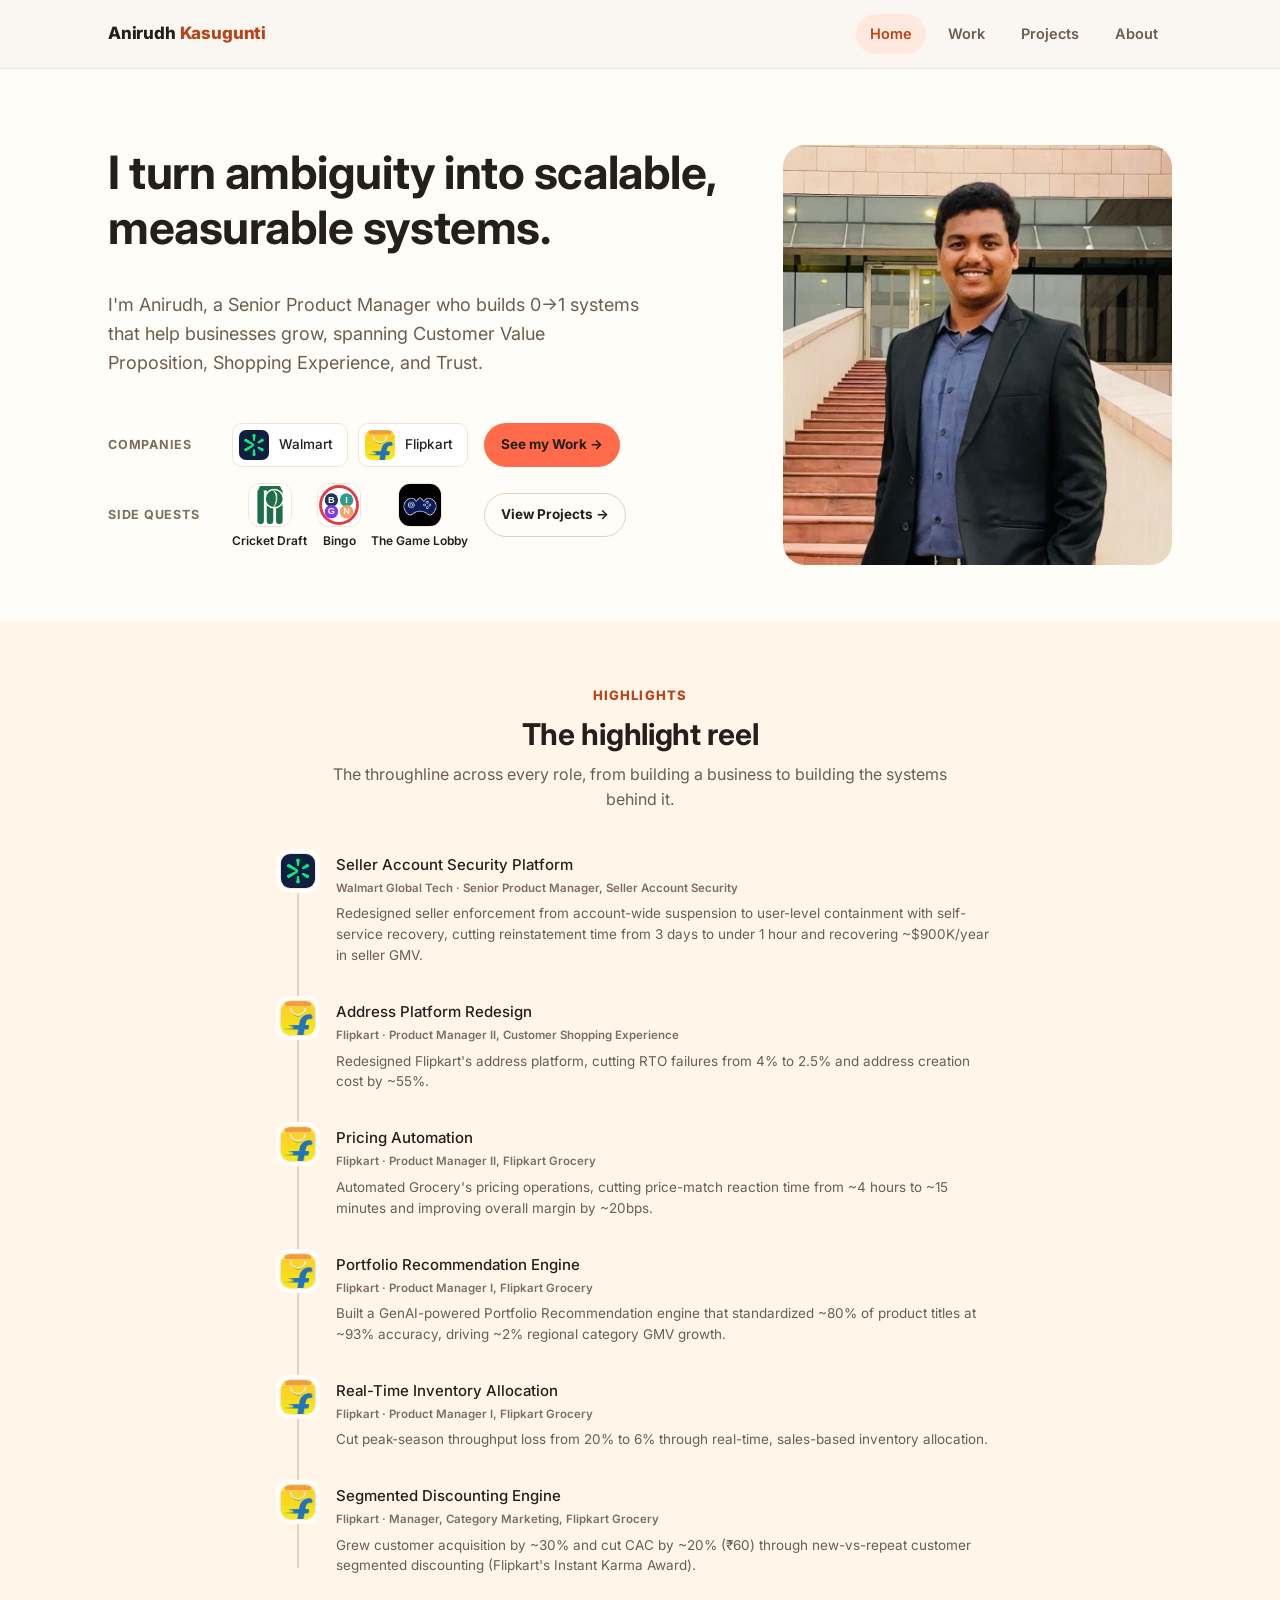
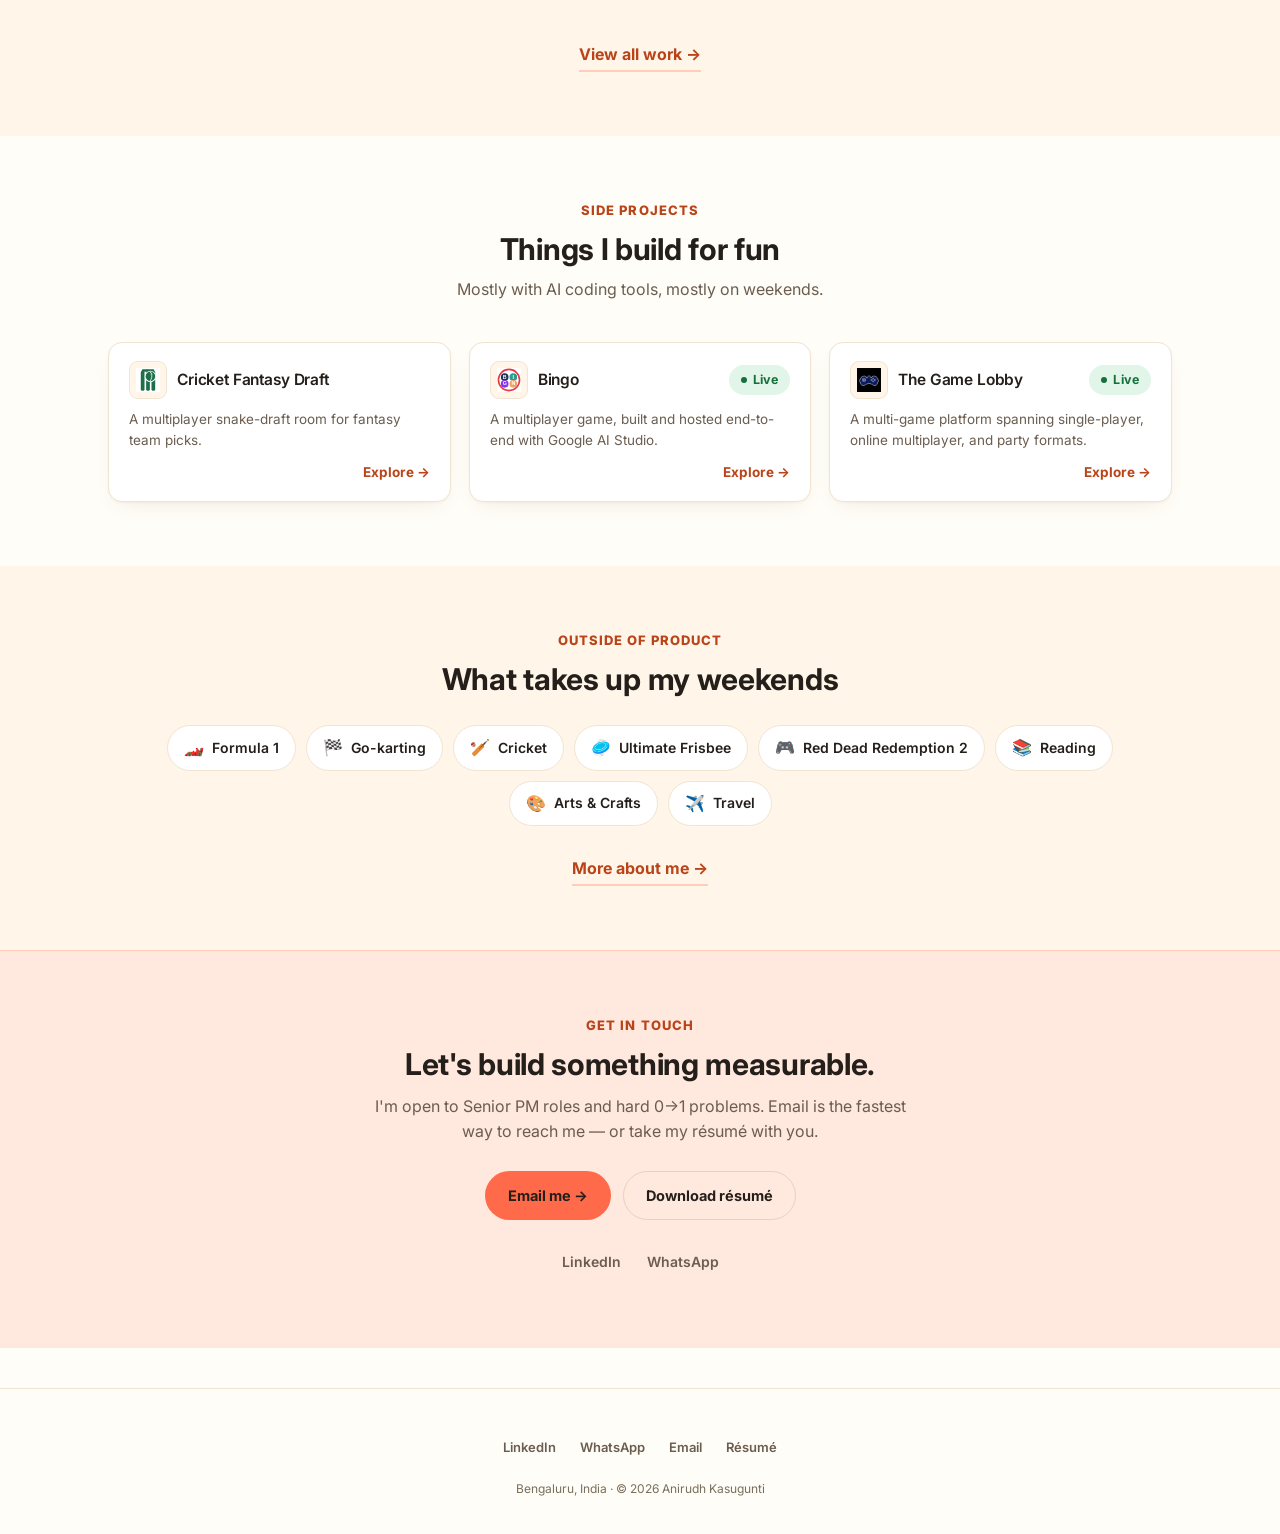
==== commit f7e8729f: "Accessibility + conversion pass (impeccable critique fixes) - Contrast: darken text-faint, accent-da" ====
--- a/site/index.html
+++ b/site/index.html
@@ -67,17 +67,17 @@
       <div class="hero-links-row">
         <span class="hero-links-label">Side Quests</span>
         <div class="hero-links-items">
-          <a class="project-icon-chip" href="cricket-draft.html">
-            <img src="assets/img/project-icons/cricket-draft-icon.svg" alt="Cricket Draft" width="200" height="200" loading="lazy" decoding="async">
-            <span class="proj-tip">Cricket Draft</span>
+          <a class="quest-chip" href="cricket-draft.html">
+            <span class="quest-chip-icon"><img src="assets/img/project-icons/cricket-draft-icon.svg" alt="" width="200" height="200" loading="lazy" decoding="async"></span>
+            <span class="quest-chip-name">Cricket Draft</span>
           </a>
-          <a class="project-icon-chip" href="bingo.html">
-            <img src="assets/img/project-icons/bingo-icon.svg" alt="Bingo" width="500" height="500" loading="lazy" decoding="async">
-            <span class="proj-tip">Bingo</span>
+          <a class="quest-chip" href="bingo.html">
+            <span class="quest-chip-icon"><img src="assets/img/project-icons/bingo-icon.svg" alt="" width="500" height="500" loading="lazy" decoding="async"></span>
+            <span class="quest-chip-name">Bingo</span>
           </a>
-          <a class="project-icon-chip" href="the-game-lobby.html">
-            <img src="assets/img/project-icons/game-lobby-icon.png" alt="The Game Lobby" width="512" height="512" loading="lazy" decoding="async">
-            <span class="proj-tip">The Game Lobby</span>
+          <a class="quest-chip" href="the-game-lobby.html">
+            <span class="quest-chip-icon"><img src="assets/img/project-icons/game-lobby-icon.png" alt="" width="512" height="512" loading="lazy" decoding="async"></span>
+            <span class="quest-chip-name">The Game Lobby</span>
           </a>
         </div>
         <a href="projects.html" class="btn btn-secondary btn-sm hero-links-btn">View Projects →</a>
@@ -214,12 +214,30 @@
   </div>
 </section>
 
+<!-- ============ CLOSING CONTACT ============ -->
+<section class="section contact-cta">
+  <div class="container">
+    <span class="section-eyebrow">Get in touch</span>
+    <h2 class="section-title">Let's build something measurable.</h2>
+    <p class="section-desc">I'm open to Senior PM roles and hard 0→1 problems. Email is the fastest way to reach me — or take my résumé with you.</p>
+    <div class="contact-actions">
+      <a href="mailto:anirudh.kasugunti@gmail.com" class="btn btn-primary">Email me →</a>
+      <a href="assets/docs/Anirudh_Kasugunti_Resume.pdf" class="btn btn-secondary" download>Download résumé</a>
+    </div>
+    <div class="contact-alt">
+      <a href="https://www.linkedin.com/in/anirudh-kasugunti-9b7a97155/" target="_blank" rel="noopener">LinkedIn</a>
+      <a href="https://wa.me/919030330744" target="_blank" rel="noopener">WhatsApp</a>
+    </div>
+  </div>
+</section>
+
 <footer class="site-footer">
   <div class="container footer-row">
     <div class="footer-links">
       <a href="https://www.linkedin.com/in/anirudh-kasugunti-9b7a97155/" target="_blank" rel="noopener">LinkedIn</a>
       <a href="https://wa.me/919030330744" target="_blank" rel="noopener">WhatsApp</a>
       <a href="mailto:anirudh.kasugunti@gmail.com">Email</a>
+      <a href="assets/docs/Anirudh_Kasugunti_Resume.pdf" target="_blank" rel="noopener">Résumé</a>
     </div>
     <div class="footer-copyright">Bengaluru, India &middot; &copy; 2026 Anirudh Kasugunti</div>
   </div>
--- a/site/assets/css/style.css
+++ b/site/assets/css/style.css
@@ -1,7 +1,8 @@
 /* ============================================================
    Anirudh Kasugunti — Personal Site
-   Design system: warm cream base, deep forest-green accent
-   (matches the Cricket Draft product's own brand color)
+   Design system: "Citrus Fresh" — warm cream base, coral accent.
+   Text-bearing colors are tuned to meet WCAG AA (>=4.5:1); the
+   bright coral --accent is reserved for fills and decoration.
    ============================================================ */
 
 :root {
@@ -12,17 +13,18 @@
   --bg-stripe: #f5e4cc;
   --text: #241f1a;
   --text-muted: #6b5d4f;
-  --text-faint: #978a79;
+  --text-faint: #7a6e5d;
   --border: #f1e4d2;
   --border-strong: #e3d3bc;
-  --accent: #ff6b4a;
-  --accent-dark: #d8501f;
+  --accent: #ff6b4a;          /* bright coral — fills & decoration only (not text) */
+  --accent-press: #f65c3b;    /* primary-button hover, keeps dark text >=4.5:1 */
+  --accent-dark: #ba4419;     /* coral as text: links, eyebrows, CTAs (AA on cream/card/soft) */
   --accent-soft: #ffe8dd;
   --accent-soft-border: #ffcdb8;
   --highlight: #ffc93c;
-  --live: #1f8a4c;
+  --live: #17703c;
   --live-soft: #e1f5e8;
-  --prototype: #a6740c;
+  --prototype: #835a08;
   --prototype-soft: #fff1ce;
 
   --radius-sm: 8px;
@@ -36,7 +38,18 @@
 }
 
 * { box-sizing: border-box; }
-html { scroll-behavior: smooth; }
+html { scroll-behavior: auto; }
+@media (prefers-reduced-motion: no-preference) {
+  html { scroll-behavior: smooth; }
+}
+
+/* Branded keyboard focus — visible on the warm palette, off for mouse users */
+:focus-visible {
+  outline: 2px solid var(--accent-dark);
+  outline-offset: 3px;
+  border-radius: 4px;
+}
+:focus:not(:focus-visible) { outline: none; }
 
 body {
   margin: 0;
@@ -83,7 +96,7 @@
   font-size: 17px;
   letter-spacing: -0.01em;
 }
-.nav-logo span { color: var(--accent); }
+.nav-logo span { color: var(--accent-dark); }
 .nav-links {
   display: flex;
   gap: 8px;
@@ -105,8 +118,8 @@
   justify-content: center;
   align-items: center;
   gap: 5px;
-  width: 40px;
-  height: 40px;
+  width: 44px;
+  height: 44px;
   background: none;
   border: 1px solid var(--border-strong);
   border-radius: 10px;
@@ -158,8 +171,8 @@
   cursor: pointer;
   transition: transform 0.12s ease, box-shadow 0.12s ease, background 0.12s ease;
 }
-.btn-primary { background: var(--accent); color: #fff; }
-.btn-primary:hover { background: var(--accent-dark); transform: translateY(-1px); }
+.btn-primary { background: var(--accent); color: var(--text); }
+.btn-primary:hover { background: var(--accent-press); transform: translateY(-1px); box-shadow: var(--shadow-card-hover); }
 .btn-secondary { background: transparent; border-color: var(--border-strong); color: var(--text); }
 .btn-secondary:hover { border-color: var(--accent); color: var(--accent-dark); transform: translateY(-1px); }
 .btn-sm { padding: 9px 16px; font-size: 13.5px; }
@@ -215,7 +228,7 @@
   font-weight: 800;
   letter-spacing: 0.08em;
   text-transform: uppercase;
-  color: var(--accent);
+  color: var(--accent-dark);
   margin-bottom: 10px;
 }
 .section-title { font-size: 30px; margin-bottom: 10px; }
@@ -361,7 +374,7 @@
   display: flex;
   align-items: center;
   gap: 10px;
-  flex-wrap: nowrap;
+  flex-wrap: wrap;
 }
 .hero-links-btn { white-space: nowrap; flex-shrink: 0; height: var(--row-h); }
 
@@ -373,7 +386,7 @@
   width: calc(var(--row-h) - 14px);
   height: calc(var(--row-h) - 14px);
 }
-.hero-links .project-icon-chip { width: var(--row-h); height: var(--row-h); }
+.hero-links .quest-chip-icon { width: var(--row-h); height: var(--row-h); }
 
 @media (min-width: 901px) {
   .hero-links { column-gap: 20px; row-gap: 16px; }
@@ -442,7 +455,17 @@
 
 .hero-projects { display: flex; align-items: center; gap: 12px; flex-wrap: wrap; margin-top: 18px; }
 .hero-projects .logos-label { font-size: 12.5px; color: var(--text-faint); font-weight: 700; text-transform: uppercase; letter-spacing: 0.06em; }
-.project-icon-chip {
+/* Side-quest chips: a project icon with a persistent, always-visible caption
+   (replaces the old desktop-only hover tooltip so the names are readable on
+   touch and to keyboard users). */
+.quest-chip {
+  display: inline-flex;
+  flex-direction: column;
+  align-items: center;
+  gap: 7px;
+  text-align: center;
+}
+.quest-chip-icon {
   width: 54px;
   height: 54px;
   border-radius: 12px;
@@ -450,64 +473,11 @@
   border: 1px solid var(--border);
   background: var(--bg-card);
   transition: transform 0.15s ease, box-shadow 0.15s ease;
-}
-.project-icon-chip:hover { transform: translateY(-2px); box-shadow: var(--shadow-card); }
-.project-icon-chip img { width: 100%; height: 100%; object-fit: cover; display: block; }
-
-/* Project-logo tooltips (desktop only): a small rounded bubble with the
-   project name on hover, built from the anchor's data-tooltip value. The chip
-   normally clips its image (overflow:hidden); on desktop we open it so the
-   bubble can escape upward and re-round the image to keep the corners clean. */
-@media (min-width: 901px) {
-  .hero-links .project-icon-chip { position: relative; overflow: visible; }
-  .hero-links .project-icon-chip img { border-radius: inherit; }
-
-  /* The tooltip is a real element so its text is the bubble's own content and
-     therefore paints ABOVE everything inside it. The transform makes it a
-     stacking context, which is what lets the arrow use z-index:-1 below. */
-  .hero-links .proj-tip {
-    position: absolute;
-    left: 50%;
-    bottom: calc(100% + 11px);
-    padding: 6px 10px;
-    border-radius: 8px;
-    background: var(--bg-card);
-    color: var(--text);
-    border: 1px solid var(--border-strong);
-    box-shadow: var(--shadow-card);
-    font-size: 12px;
-    font-weight: 600;
-    line-height: 1;
-    white-space: nowrap;
-    opacity: 0;
-    visibility: hidden;
-    pointer-events: none;
-    transform: translateX(-50%) translateY(4px);
-    transition: opacity 0.14s ease, transform 0.14s ease;
-    z-index: 5;
-  }
-  /* Arrow: z-index:-1 puts it above the bubble's own fill+border (hiding the
-     bottom-border seam) but below the bubble's text — so the text layers on
-     top of the arrow and can never be clipped, no matter how far it tucks in. */
-  .hero-links .proj-tip::after {
-    content: "";
-    position: absolute;
-    left: 50%;
-    bottom: -6px;
-    width: 13px;
-    height: 13px;
-    background: var(--bg-card);
-    border-right: 1px solid var(--border-strong);
-    border-bottom: 1px solid var(--border-strong);
-    transform: translateX(-50%) rotate(45deg);
-    z-index: -1;
-  }
-  .hero-links .project-icon-chip:hover .proj-tip {
-    opacity: 1;
-    visibility: visible;
-    transform: translateX(-50%) translateY(0);
-  }
-}
+  flex-shrink: 0;
+}
+.quest-chip:hover .quest-chip-icon { transform: translateY(-2px); box-shadow: var(--shadow-card); }
+.quest-chip-icon img { width: 100%; height: 100%; object-fit: cover; display: block; }
+.quest-chip-name { font-size: 12px; font-weight: 600; color: var(--text); white-space: nowrap; line-height: 1.1; }
 
 .hero-photo {
   aspect-ratio: 1 / 1.08;
@@ -614,6 +584,12 @@
   border-radius: 6px;
 }
 .card-thumb.is-portrait img { max-width: 62%; }
+/* The WebP <picture> wrapper must not become the flex item — otherwise the
+   inner <img> aligns to the wrapper's left edge (and its max-height resolves
+   against the wrapper, so tall shots overflow). display:contents drops the
+   wrapper's box so the <img> is the direct flex child and the centering +
+   max-width/height rules above apply as intended. */
+.card-thumb picture, .wt-step-media picture { display: contents; }
 .card h3 { font-size: 18px; }
 .card p { color: var(--text-muted); font-size: 14.5px; }
 .card-tags { display: flex; flex-wrap: wrap; gap: 6px; }
@@ -845,7 +821,7 @@
 }
 .hit-card-head { display: flex; align-items: center; gap: 8px; margin-bottom: 6px; }
 .hit-card .hit-icon { font-size: 19px; line-height: 1; }
-.hit-card h4 { font-size: 14px; }
+.hit-card h3 { font-size: 14px; font-weight: 700; }
 .hit-card p { font-size: 12.5px; color: var(--text-muted); line-height: 1.45; }
 
 @media (max-width: 640px) {
@@ -903,25 +879,66 @@
 }
 .carousel-dots {
   position: absolute;
-  bottom: 14px;
+  bottom: 10px;
   left: 0;
   right: 0;
   display: flex;
   justify-content: center;
-  gap: 7px;
+  gap: 0;
   z-index: 2;
 }
+/* Real buttons: 24px hit area (WCAG 2.5.8) around a small visual dot */
 .carousel-dot {
-  width: 6px;
-  height: 6px;
+  appearance: none;
+  -webkit-appearance: none;
+  border: none;
+  background: none;
+  padding: 0;
+  margin: 0;
+  width: 24px;
+  height: 24px;
+  flex: 0 0 24px;
+  display: inline-flex;
+  align-items: center;
+  justify-content: center;
+  cursor: pointer;
+}
+.carousel-dot::before {
+  content: "";
+  width: 7px;
+  height: 7px;
   border-radius: 50%;
-  background: rgba(255, 255, 255, 0.5);
+  background: rgba(255, 255, 255, 0.55);
+  box-shadow: 0 0 3px rgba(0, 0, 0, 0.35);
   transition: background 0.3s ease, transform 0.3s ease;
 }
-.carousel-dot.is-active {
+.carousel-dot.is-active::before {
   background: #fff;
-  transform: scale(1.35);
-}
+  transform: scale(1.4);
+}
+/* Autoplay pause / play toggle */
+.carousel-pause {
+  position: absolute;
+  top: 10px;
+  right: 10px;
+  z-index: 3;
+  width: 34px;
+  height: 34px;
+  border: none;
+  border-radius: 50%;
+  background: rgba(20, 16, 12, 0.55);
+  color: #fff;
+  display: inline-flex;
+  align-items: center;
+  justify-content: center;
+  cursor: pointer;
+  transition: background 0.2s ease;
+}
+.carousel-pause:hover { background: rgba(20, 16, 12, 0.78); }
+.carousel-pause svg { width: 15px; height: 15px; display: block; }
+.carousel-pause .icon-play { display: none; }
+.carousel-pause.is-paused .icon-pause { display: none; }
+.carousel-pause.is-paused .icon-play { display: block; }
 .story-text h3 { font-size: 24px; margin-bottom: 16px; }
 .story-text p { color: var(--text-muted); font-size: 15.5px; margin-bottom: 14px; }
 .story-text p:last-child { margin-bottom: 0; }
@@ -980,7 +997,7 @@
 .walkthrough-stage:first-child { border-top: none; }
 .walkthrough-head { max-width: 620px; margin-bottom: 30px; }
 .walkthrough-head .wt-num {
-  font-size: 12.5px; font-weight: 800; color: var(--accent); text-transform: uppercase; letter-spacing: 0.08em; margin-bottom: 8px; display: block;
+  font-size: 12.5px; font-weight: 800; color: var(--accent-dark); text-transform: uppercase; letter-spacing: 0.08em; margin-bottom: 8px; display: block;
 }
 .walkthrough-head h3 { font-size: 24px; margin-bottom: 8px; }
 .walkthrough-head p { color: var(--text-muted); font-size: 15px; }
@@ -1066,10 +1083,31 @@
   text-align: center;
   gap: 8px;
 }
-.footer-links { display: flex; justify-content: center; gap: 16px; }
-.footer-links a { font-weight: 600; font-size: 13px; color: var(--text-muted); }
+.footer-links { display: flex; justify-content: center; gap: 8px; }
+.footer-links a { font-weight: 600; font-size: 13px; color: var(--text-muted); display: inline-flex; align-items: center; min-height: 44px; padding: 0 8px; }
 .footer-links a:hover { color: var(--accent-dark); }
 .footer-copyright { font-size: 12px; color: var(--text-faint); margin-top: 2px; }
+
+/* ---------- Closing contact band ---------- */
+.contact-cta {
+  background: var(--accent-soft);
+  border-top: 1px solid var(--accent-soft-border);
+  text-align: center;
+}
+.contact-cta .section-title { max-width: 620px; margin: 0 auto 12px; }
+.contact-cta .section-desc { max-width: 560px; margin: 0 auto 26px; color: var(--text-muted); }
+.contact-actions { display: flex; gap: 12px; justify-content: center; flex-wrap: wrap; }
+.contact-alt { margin-top: 20px; display: flex; gap: 6px; justify-content: center; flex-wrap: wrap; }
+.contact-alt a {
+  color: var(--text-muted);
+  font-weight: 600;
+  font-size: 14px;
+  display: inline-flex;
+  align-items: center;
+  min-height: 44px;
+  padding: 0 10px;
+}
+.contact-alt a:hover { color: var(--accent-dark); }
 
 /* ---------- Utility ---------- */
 .mt-8 { margin-top: 8px; }
@@ -1113,7 +1151,7 @@
   .hero-links .logo-icon-chip { padding: 4px 10px 4px 4px; gap: 6px; }
   .hero-links .logo-icon-chip .icon-tile { border-radius: 6px; }
   .hero-links .logo-icon-chip .company-name { font-size: 12px; }
-  .hero-links .project-icon-chip { border-radius: 10px; }
+  .hero-links .quest-chip-icon { border-radius: 10px; }
 }
 
 /* Home hero on narrow phones: stop cramming label + logos + CTA onto one
@@ -1145,7 +1183,7 @@
   .hero-links .logo-icon-chip { padding: 6px 14px 6px 6px; gap: 10px; }
   .hero-links .logo-icon-chip .icon-tile { border-radius: 7px; }
   .hero-links .logo-icon-chip .company-name { font-size: 13px; }
-  .hero-links .project-icon-chip { border-radius: 12px; }
+  .hero-links .quest-chip-icon { border-radius: 12px; }
 }
 
 /* ---------- Travel story article (full-length story pages) ---------- */
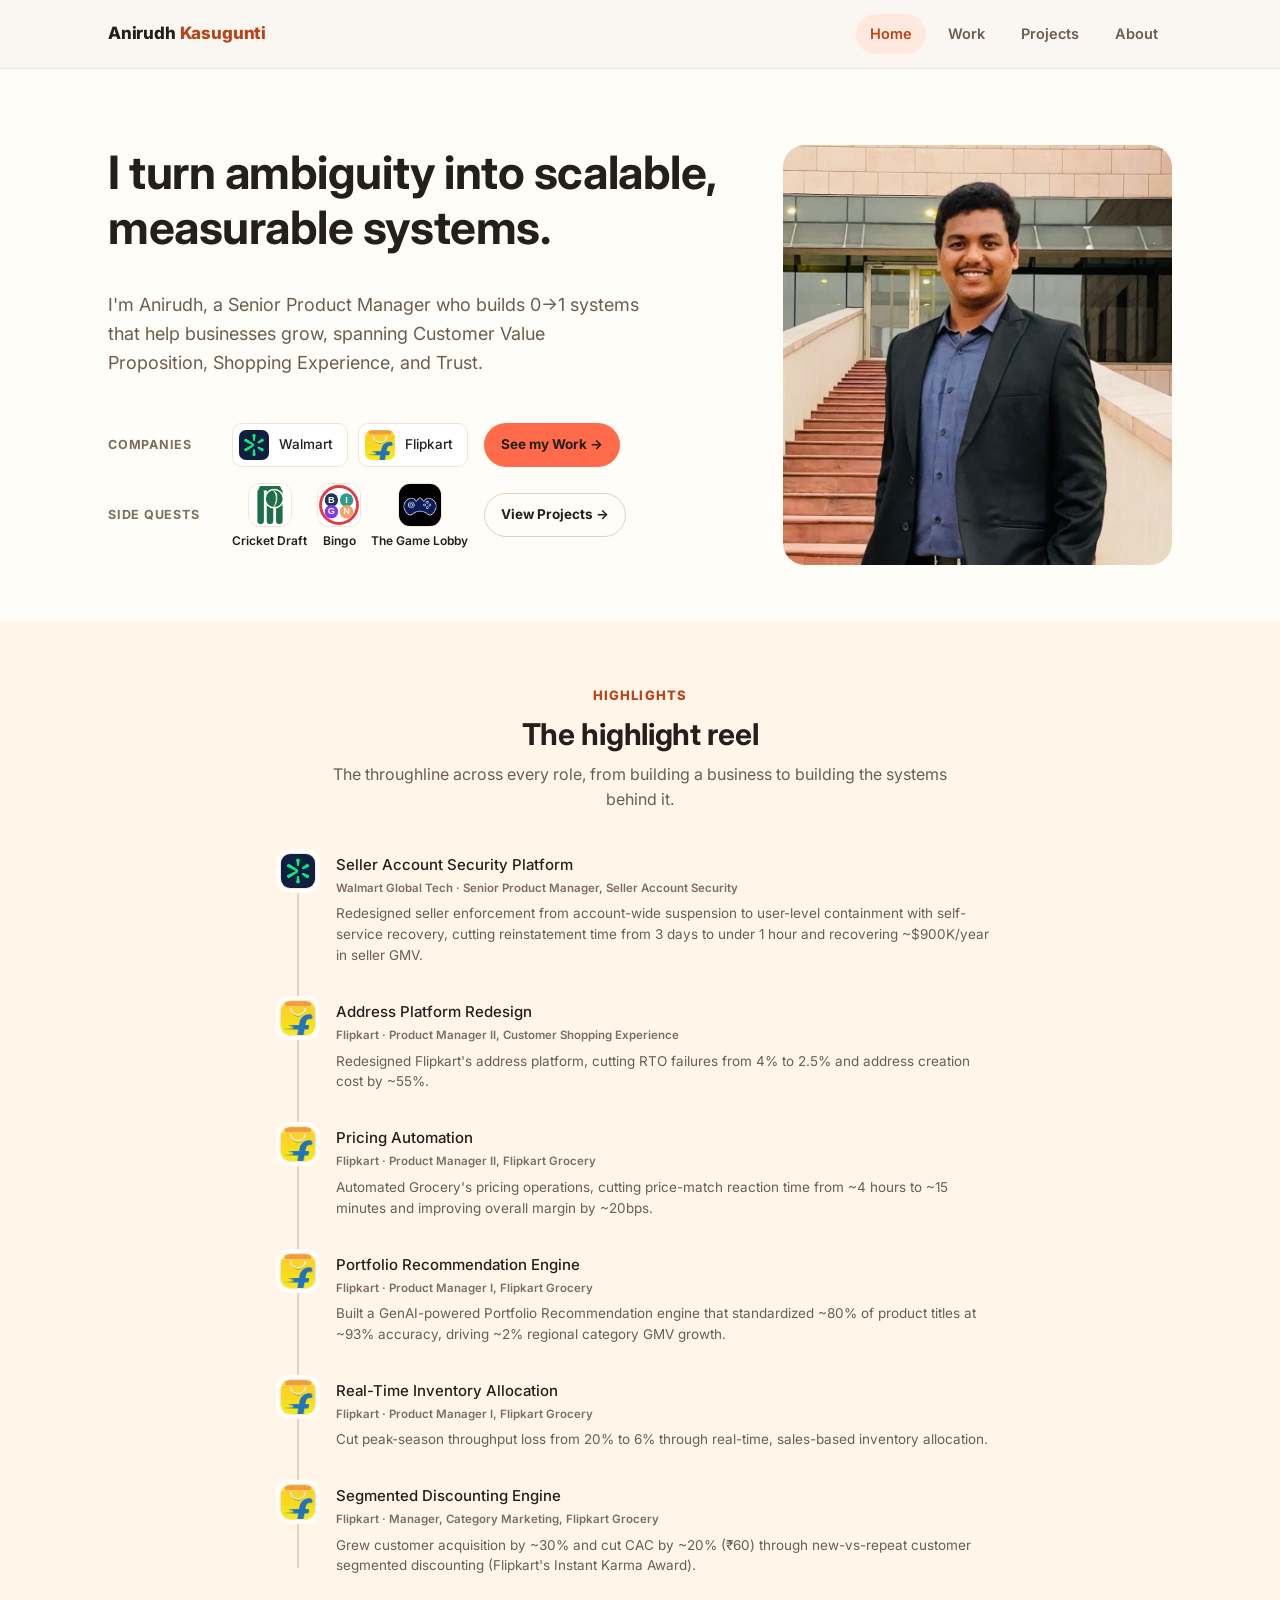
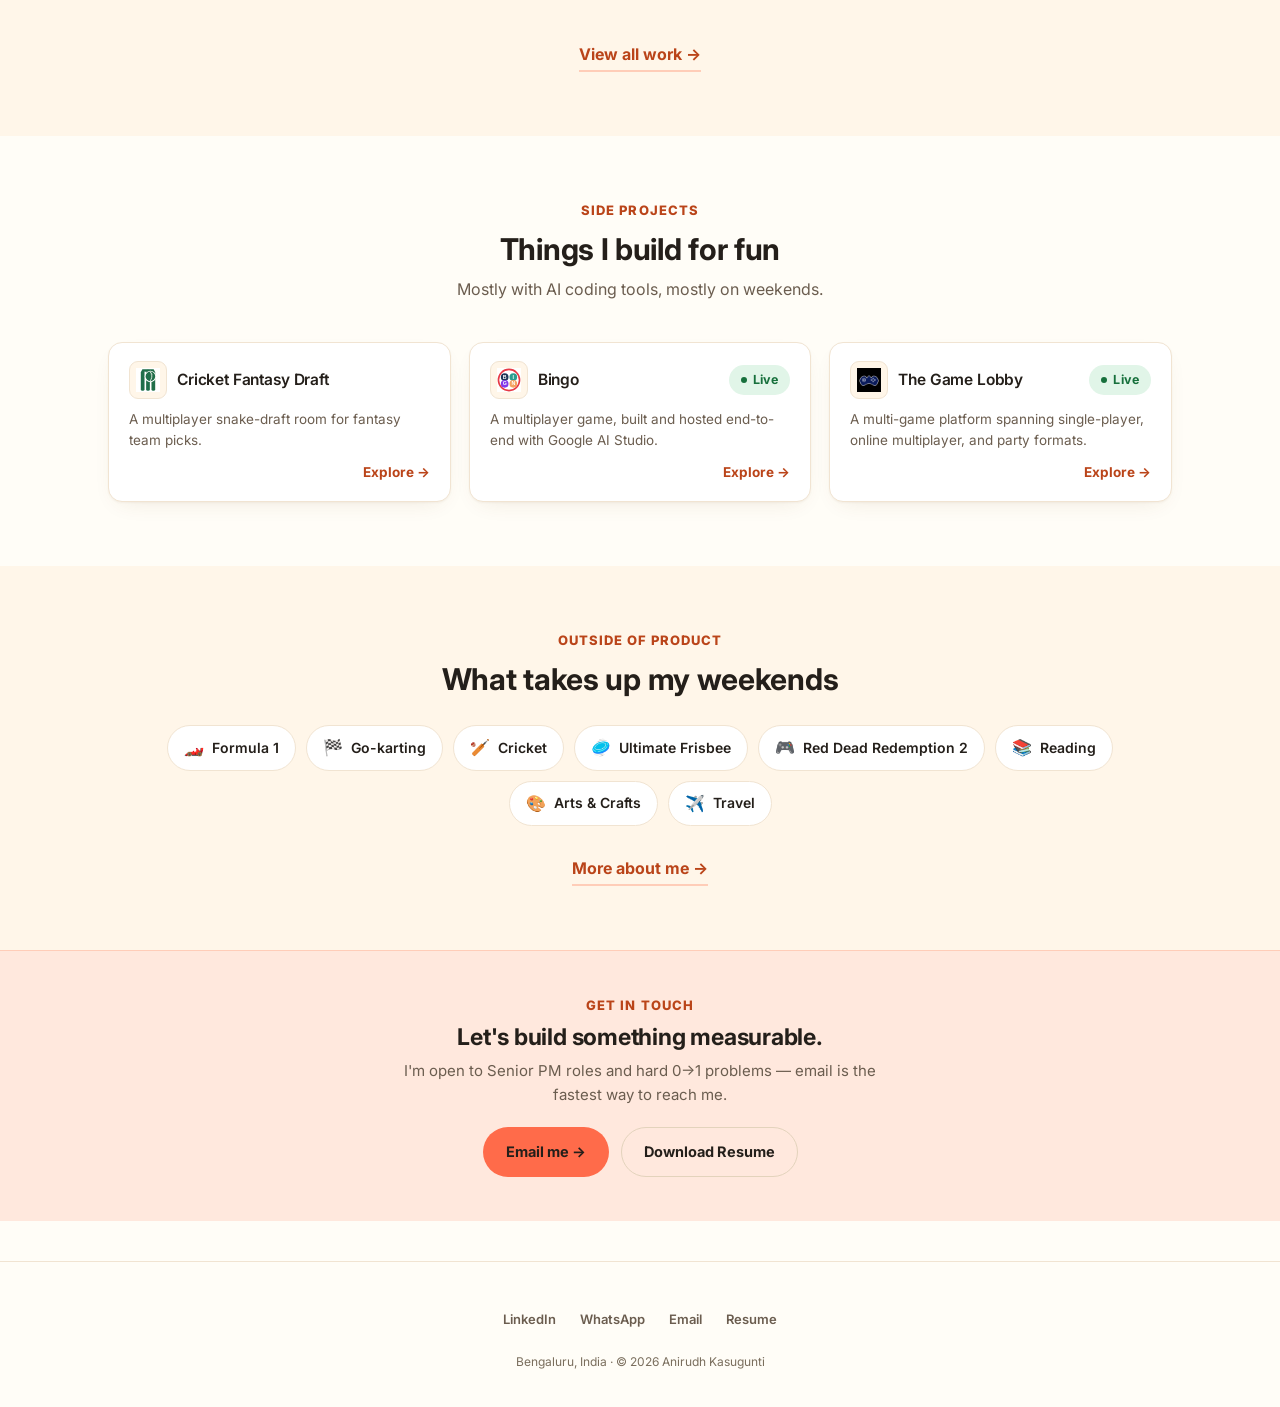
==== commit fb892eb1: "De-duplicate contact info; compact the contact band - Remove the band's LinkedIn/WhatsApp row (dupli" ====
--- a/site/index.html
+++ b/site/index.html
@@ -219,14 +219,10 @@
   <div class="container">
     <span class="section-eyebrow">Get in touch</span>
     <h2 class="section-title">Let's build something measurable.</h2>
-    <p class="section-desc">I'm open to Senior PM roles and hard 0→1 problems. Email is the fastest way to reach me — or take my résumé with you.</p>
+    <p class="section-desc">I'm open to Senior PM roles and hard 0→1 problems — email is the fastest way to reach me.</p>
     <div class="contact-actions">
       <a href="mailto:anirudh.kasugunti@gmail.com" class="btn btn-primary">Email me →</a>
-      <a href="assets/docs/Anirudh_Kasugunti_Resume.pdf" class="btn btn-secondary" download>Download résumé</a>
-    </div>
-    <div class="contact-alt">
-      <a href="https://www.linkedin.com/in/anirudh-kasugunti-9b7a97155/" target="_blank" rel="noopener">LinkedIn</a>
-      <a href="https://wa.me/919030330744" target="_blank" rel="noopener">WhatsApp</a>
+      <a href="assets/docs/Anirudh_Kasugunti_Resume.pdf" class="btn btn-secondary" download>Download Resume</a>
     </div>
   </div>
 </section>
@@ -237,7 +233,7 @@
       <a href="https://www.linkedin.com/in/anirudh-kasugunti-9b7a97155/" target="_blank" rel="noopener">LinkedIn</a>
       <a href="https://wa.me/919030330744" target="_blank" rel="noopener">WhatsApp</a>
       <a href="mailto:anirudh.kasugunti@gmail.com">Email</a>
-      <a href="assets/docs/Anirudh_Kasugunti_Resume.pdf" target="_blank" rel="noopener">Résumé</a>
+      <a href="assets/docs/Anirudh_Kasugunti_Resume.pdf" target="_blank" rel="noopener">Resume</a>
     </div>
     <div class="footer-copyright">Bengaluru, India &middot; &copy; 2026 Anirudh Kasugunti</div>
   </div>
--- a/site/assets/css/style.css
+++ b/site/assets/css/style.css
@@ -1088,26 +1088,18 @@
 .footer-links a:hover { color: var(--accent-dark); }
 .footer-copyright { font-size: 12px; color: var(--text-faint); margin-top: 2px; }
 
-/* ---------- Closing contact band ---------- */
+/* ---------- Closing contact band (compact CTA; social lives in the footer) ---------- */
 .contact-cta {
   background: var(--accent-soft);
   border-top: 1px solid var(--accent-soft-border);
   text-align: center;
-}
-.contact-cta .section-title { max-width: 620px; margin: 0 auto 12px; }
-.contact-cta .section-desc { max-width: 560px; margin: 0 auto 26px; color: var(--text-muted); }
+  padding-top: 44px;
+  padding-bottom: 44px;
+}
+.contact-cta .section-eyebrow { margin-bottom: 8px; }
+.contact-cta .section-title { font-size: 23px; max-width: 620px; margin: 0 auto 8px; }
+.contact-cta .section-desc { max-width: 500px; margin: 0 auto 20px; color: var(--text-muted); font-size: 15px; }
 .contact-actions { display: flex; gap: 12px; justify-content: center; flex-wrap: wrap; }
-.contact-alt { margin-top: 20px; display: flex; gap: 6px; justify-content: center; flex-wrap: wrap; }
-.contact-alt a {
-  color: var(--text-muted);
-  font-weight: 600;
-  font-size: 14px;
-  display: inline-flex;
-  align-items: center;
-  min-height: 44px;
-  padding: 0 10px;
-}
-.contact-alt a:hover { color: var(--accent-dark); }
 
 /* ---------- Utility ---------- */
 .mt-8 { margin-top: 8px; }
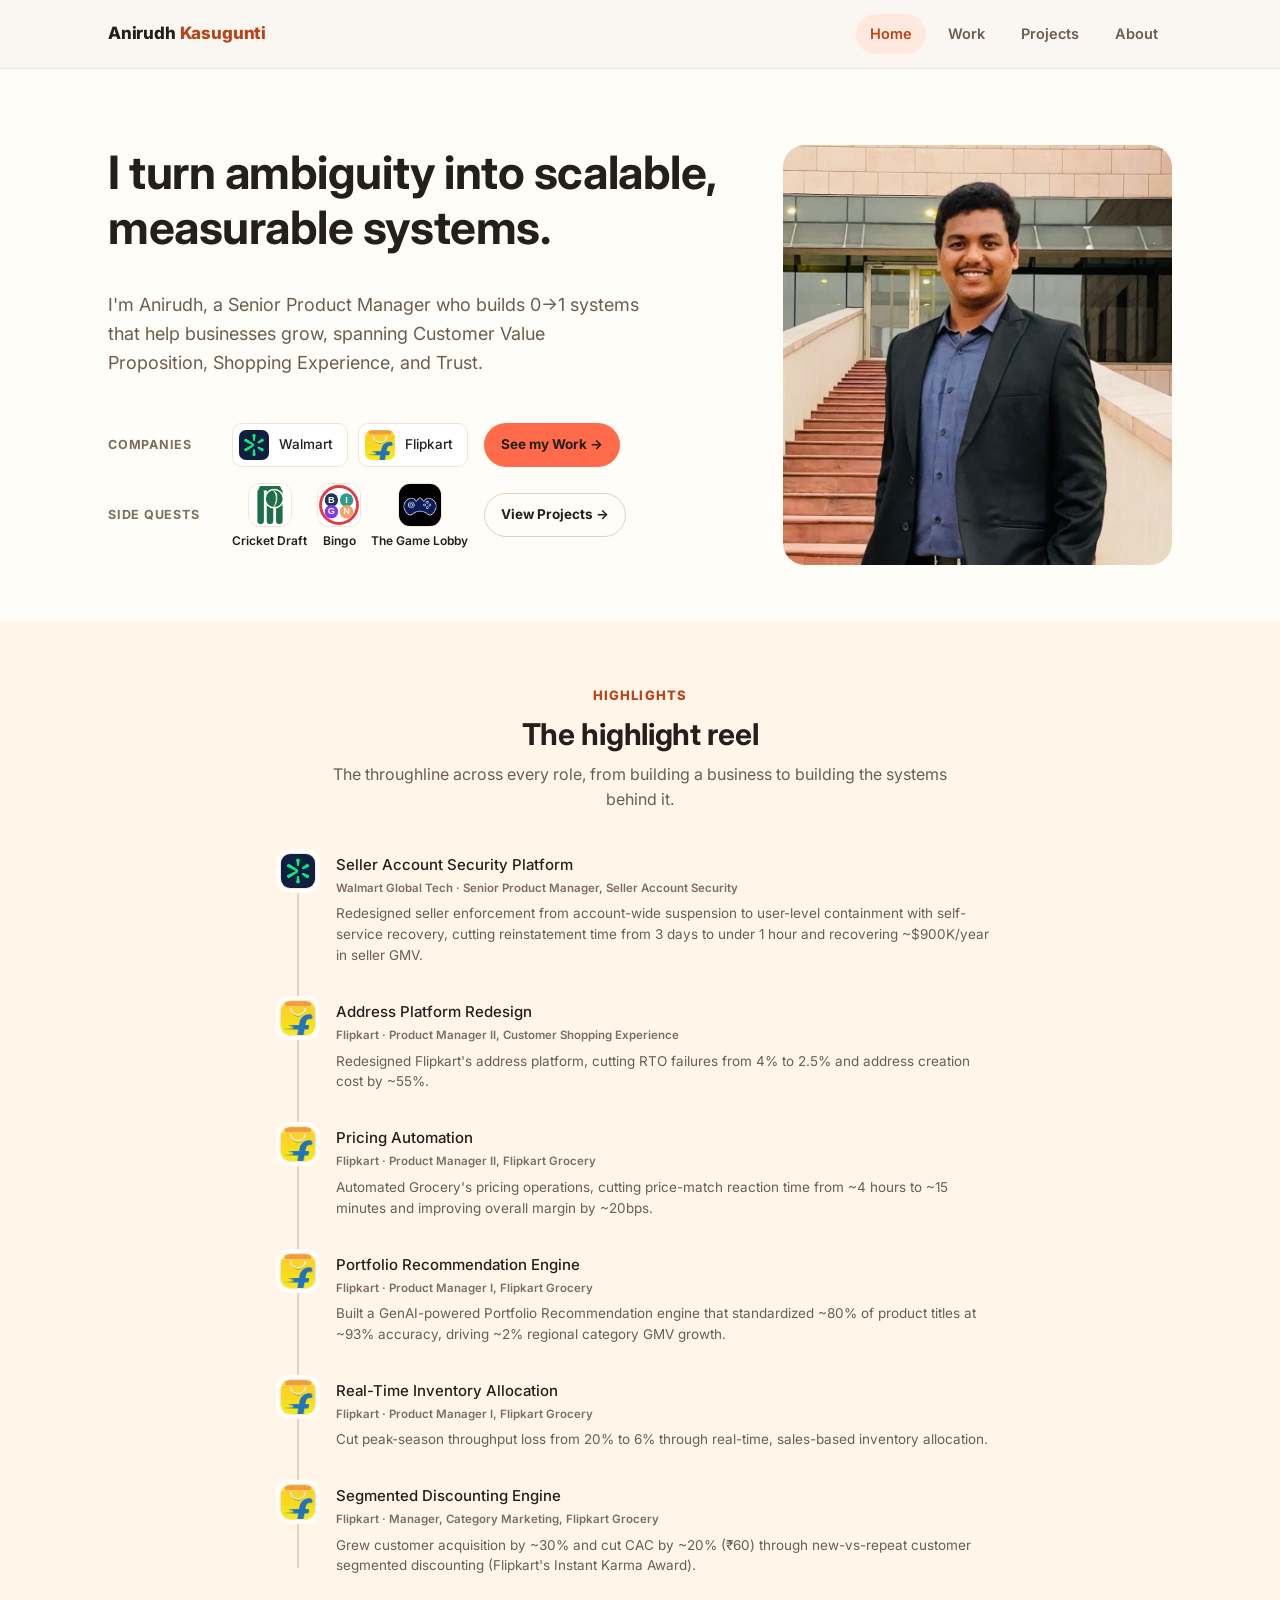
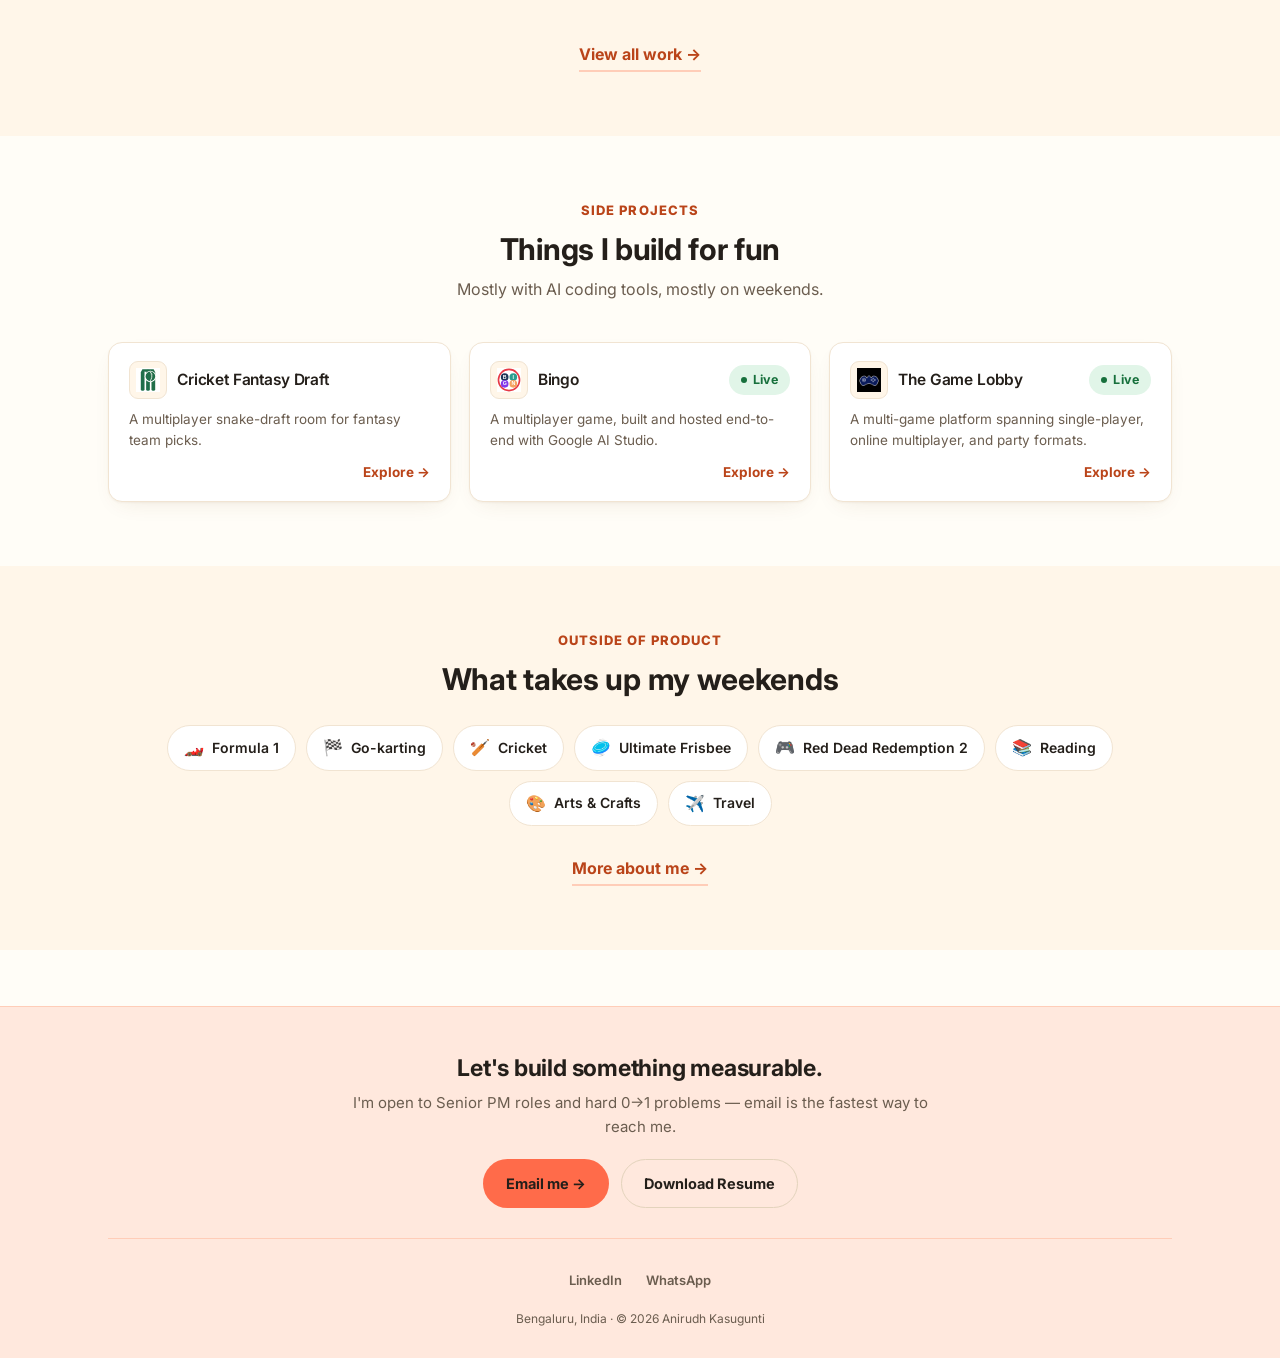
==== commit f36b7c2b: "Merge 'get in touch' into the footer; drop the standalone band The closing CTA now lives in the foot" ====
--- a/site/index.html
+++ b/site/index.html
@@ -214,28 +214,23 @@
   </div>
 </section>
 
-<!-- ============ CLOSING CONTACT ============ -->
-<section class="section contact-cta">
-  <div class="container">
-    <span class="section-eyebrow">Get in touch</span>
-    <h2 class="section-title">Let's build something measurable.</h2>
-    <p class="section-desc">I'm open to Senior PM roles and hard 0→1 problems — email is the fastest way to reach me.</p>
-    <div class="contact-actions">
-      <a href="mailto:anirudh.kasugunti@gmail.com" class="btn btn-primary">Email me →</a>
-      <a href="assets/docs/Anirudh_Kasugunti_Resume.pdf" class="btn btn-secondary" download>Download Resume</a>
-    </div>
-  </div>
-</section>
-
 <footer class="site-footer">
-  <div class="container footer-row">
-    <div class="footer-links">
-      <a href="https://www.linkedin.com/in/anirudh-kasugunti-9b7a97155/" target="_blank" rel="noopener">LinkedIn</a>
-      <a href="https://wa.me/919030330744" target="_blank" rel="noopener">WhatsApp</a>
-      <a href="mailto:anirudh.kasugunti@gmail.com">Email</a>
-      <a href="assets/docs/Anirudh_Kasugunti_Resume.pdf" target="_blank" rel="noopener">Resume</a>
-    </div>
-    <div class="footer-copyright">Bengaluru, India &middot; &copy; 2026 Anirudh Kasugunti</div>
+  <div class="container">
+    <div class="footer-cta">
+      <h2 class="footer-heading">Let's build something measurable.</h2>
+      <p class="footer-tagline">I'm open to Senior PM roles and hard 0→1 problems — email is the fastest way to reach me.</p>
+      <div class="footer-actions">
+        <a href="mailto:anirudh.kasugunti@gmail.com" class="btn btn-primary">Email me →</a>
+        <a href="assets/docs/Anirudh_Kasugunti_Resume.pdf" class="btn btn-secondary" download>Download Resume</a>
+      </div>
+    </div>
+    <div class="footer-bottom">
+      <div class="footer-links">
+        <a href="https://www.linkedin.com/in/anirudh-kasugunti-9b7a97155/" target="_blank" rel="noopener">LinkedIn</a>
+        <a href="https://wa.me/919030330744" target="_blank" rel="noopener">WhatsApp</a>
+      </div>
+      <div class="footer-copyright">Bengaluru, India &middot; &copy; 2026 Anirudh Kasugunti</div>
+    </div>
   </div>
 </footer>
 
--- a/site/assets/css/style.css
+++ b/site/assets/css/style.css
@@ -1071,35 +1071,32 @@
 .learned-block p { font-size: 14.5px; color: var(--accent-dark); opacity: 0.85; }
 
 /* ---------- Footer ---------- */
+/* Footer doubles as the closing "get in touch" moment: a compact CTA on a
+   warm band, with social links + copyright beneath a hairline divider. */
 .site-footer {
-  border-top: 1px solid var(--border);
-  padding: 36px 0;
-  margin-top: 40px;
-}
-.footer-row {
+  border-top: 1px solid var(--accent-soft-border);
+  background: var(--accent-soft);
+  padding: 48px 0 30px;
+  margin-top: 56px;
+}
+.footer-cta { text-align: center; max-width: 600px; margin: 0 auto; }
+.footer-heading { font-size: 23px; margin-bottom: 8px; }
+.footer-tagline { color: var(--text-muted); font-size: 15px; margin: 0 auto 20px; }
+.footer-actions { display: flex; gap: 12px; justify-content: center; flex-wrap: wrap; }
+.footer-bottom {
+  margin-top: 30px;
+  padding-top: 20px;
+  border-top: 1px solid var(--accent-soft-border);
   display: flex;
   flex-direction: column;
   align-items: center;
   text-align: center;
-  gap: 8px;
-}
-.footer-links { display: flex; justify-content: center; gap: 8px; }
+  gap: 6px;
+}
+.footer-links { display: flex; justify-content: center; gap: 8px; flex-wrap: wrap; }
 .footer-links a { font-weight: 600; font-size: 13px; color: var(--text-muted); display: inline-flex; align-items: center; min-height: 44px; padding: 0 8px; }
 .footer-links a:hover { color: var(--accent-dark); }
-.footer-copyright { font-size: 12px; color: var(--text-faint); margin-top: 2px; }
-
-/* ---------- Closing contact band (compact CTA; social lives in the footer) ---------- */
-.contact-cta {
-  background: var(--accent-soft);
-  border-top: 1px solid var(--accent-soft-border);
-  text-align: center;
-  padding-top: 44px;
-  padding-bottom: 44px;
-}
-.contact-cta .section-eyebrow { margin-bottom: 8px; }
-.contact-cta .section-title { font-size: 23px; max-width: 620px; margin: 0 auto 8px; }
-.contact-cta .section-desc { max-width: 500px; margin: 0 auto 20px; color: var(--text-muted); font-size: 15px; }
-.contact-actions { display: flex; gap: 12px; justify-content: center; flex-wrap: wrap; }
+.footer-copyright { font-size: 12px; color: var(--text-muted); }
 
 /* ---------- Utility ---------- */
 .mt-8 { margin-top: 8px; }
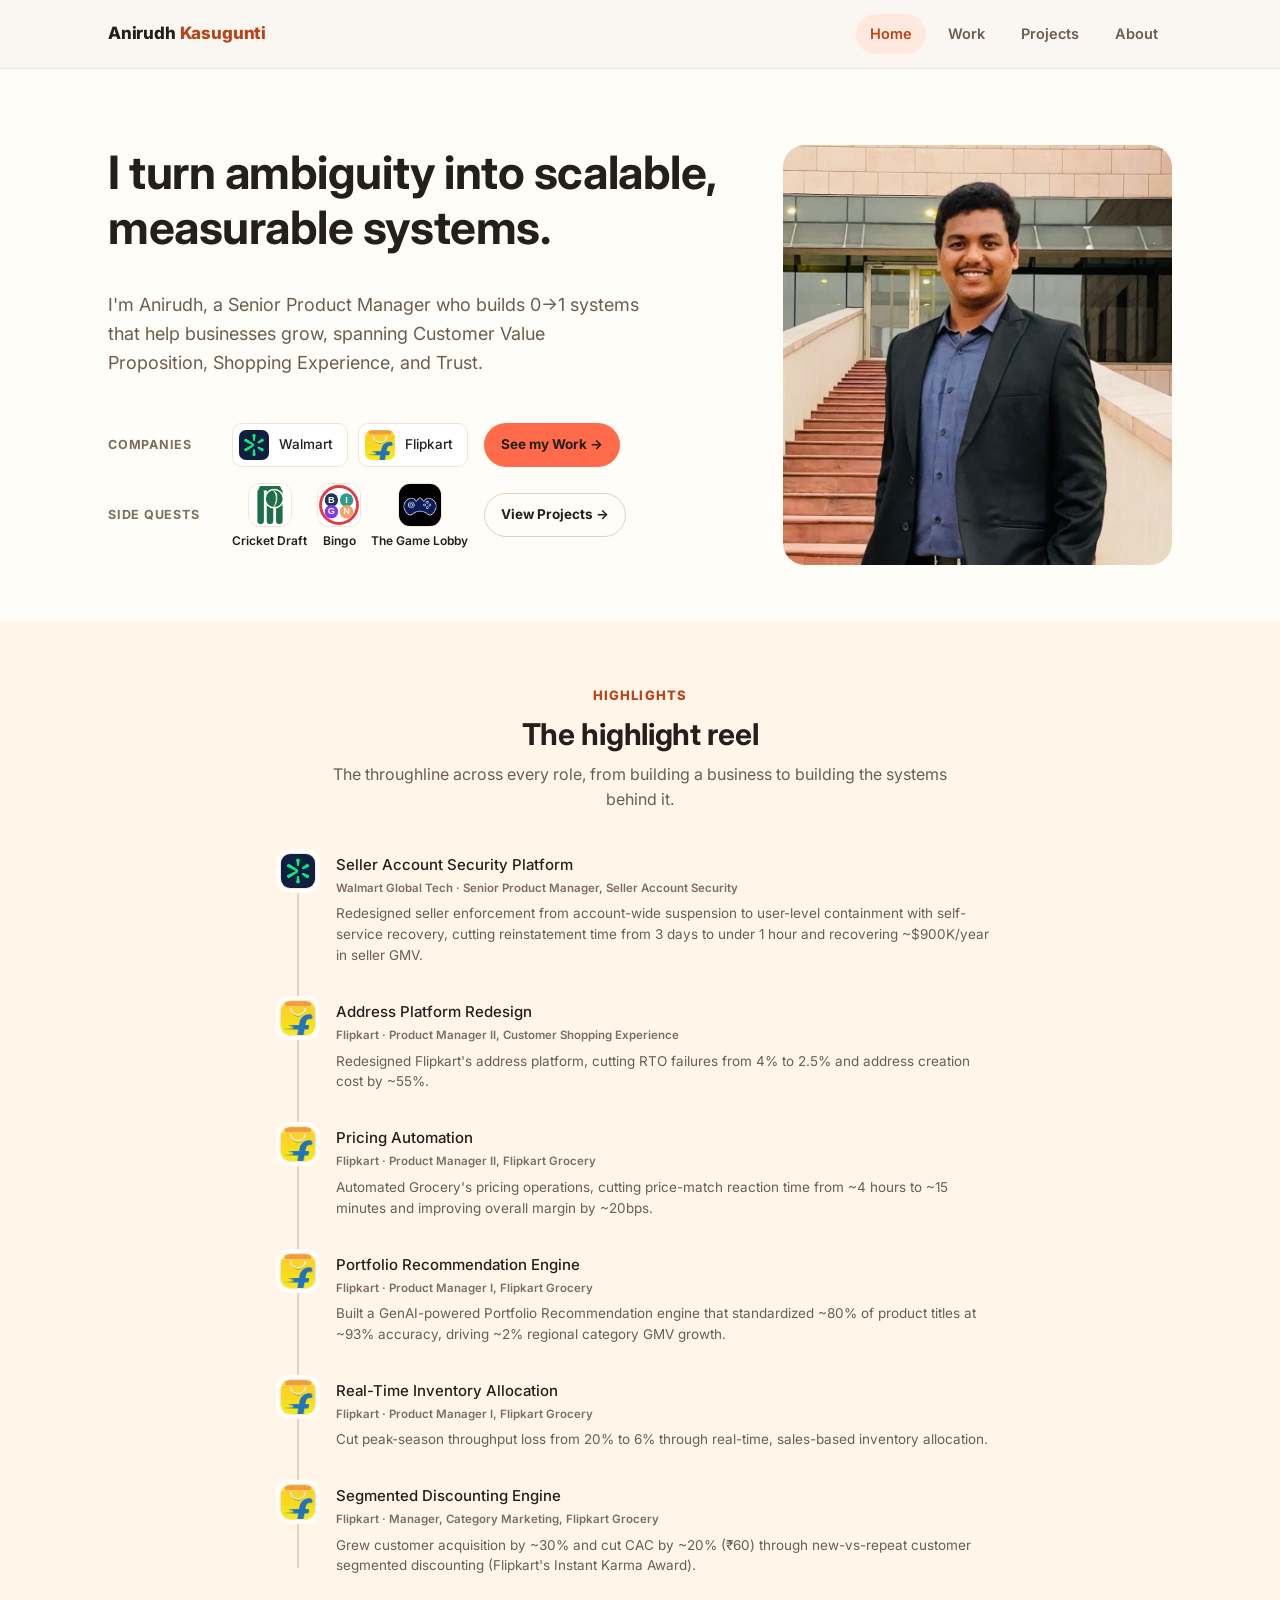
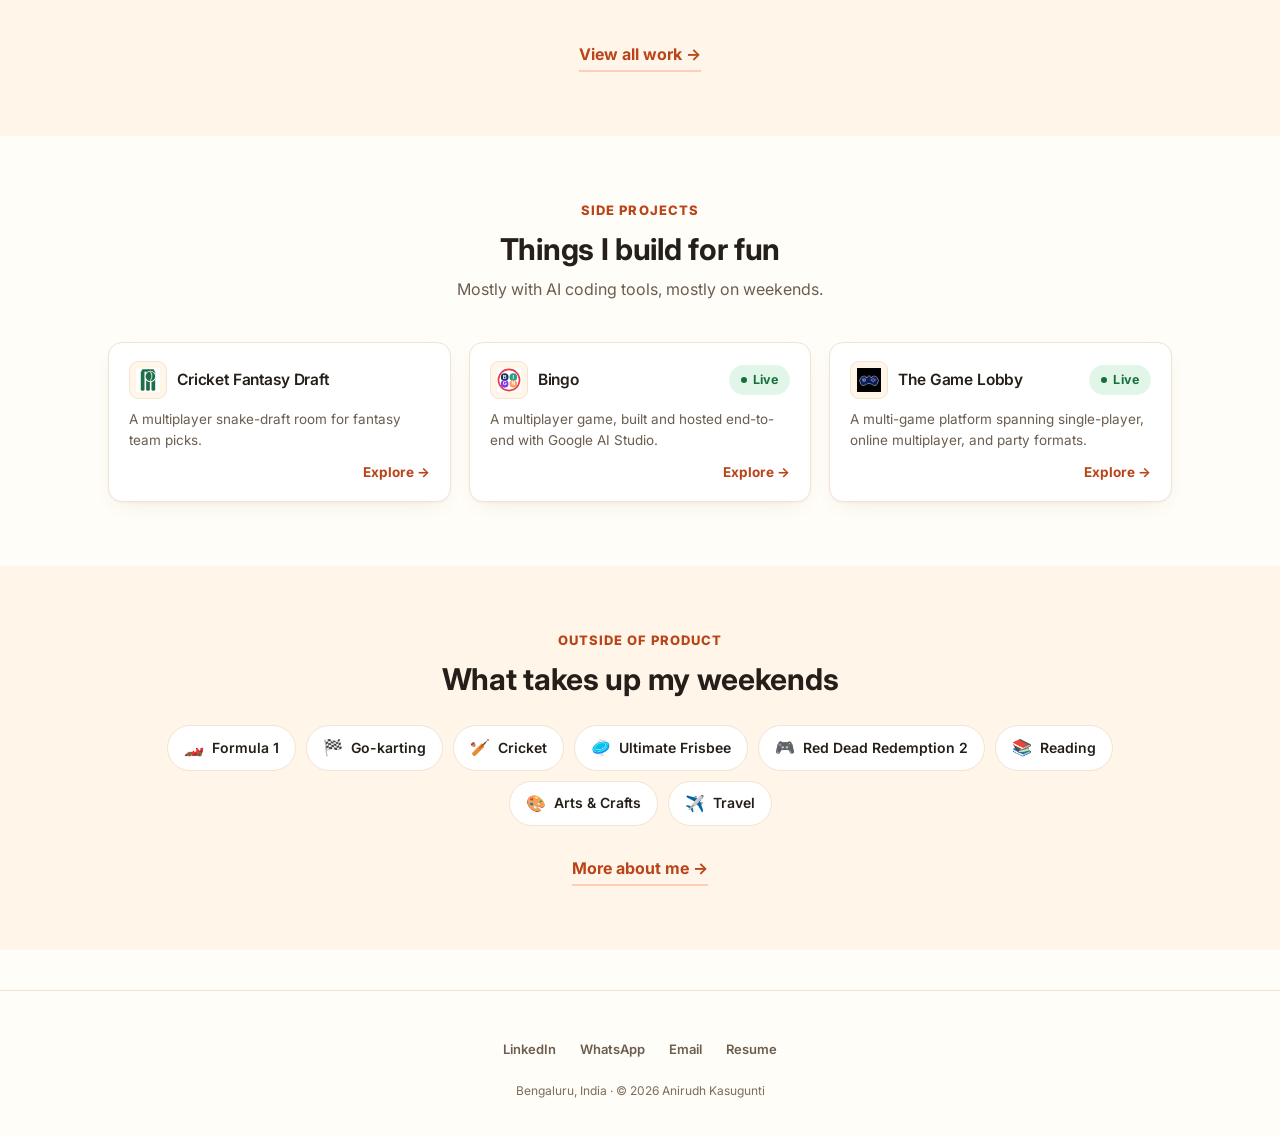
==== commit 871ef434: "Revert to the original footer; drop the get-in-touch CTA Remove the footer CTA (heading + Email/Resu" ====
--- a/site/index.html
+++ b/site/index.html
@@ -215,22 +215,14 @@
 </section>
 
 <footer class="site-footer">
-  <div class="container">
-    <div class="footer-cta">
-      <h2 class="footer-heading">Let's build something measurable.</h2>
-      <p class="footer-tagline">I'm open to Senior PM roles and hard 0→1 problems — email is the fastest way to reach me.</p>
-      <div class="footer-actions">
-        <a href="mailto:anirudh.kasugunti@gmail.com" class="btn btn-primary">Email me →</a>
-        <a href="assets/docs/Anirudh_Kasugunti_Resume.pdf" class="btn btn-secondary" download>Download Resume</a>
-      </div>
-    </div>
-    <div class="footer-bottom">
-      <div class="footer-links">
-        <a href="https://www.linkedin.com/in/anirudh-kasugunti-9b7a97155/" target="_blank" rel="noopener">LinkedIn</a>
-        <a href="https://wa.me/919030330744" target="_blank" rel="noopener">WhatsApp</a>
-      </div>
-      <div class="footer-copyright">Bengaluru, India &middot; &copy; 2026 Anirudh Kasugunti</div>
-    </div>
+  <div class="container footer-row">
+    <div class="footer-links">
+      <a href="https://www.linkedin.com/in/anirudh-kasugunti-9b7a97155/" target="_blank" rel="noopener">LinkedIn</a>
+      <a href="https://wa.me/919030330744" target="_blank" rel="noopener">WhatsApp</a>
+      <a href="mailto:anirudh.kasugunti@gmail.com">Email</a>
+      <a href="assets/docs/Anirudh_Kasugunti_Resume.pdf" target="_blank" rel="noopener">Resume</a>
+    </div>
+    <div class="footer-copyright">Bengaluru, India &middot; &copy; 2026 Anirudh Kasugunti</div>
   </div>
 </footer>
 
--- a/site/assets/css/style.css
+++ b/site/assets/css/style.css
@@ -1071,32 +1071,22 @@
 .learned-block p { font-size: 14.5px; color: var(--accent-dark); opacity: 0.85; }
 
 /* ---------- Footer ---------- */
-/* Footer doubles as the closing "get in touch" moment: a compact CTA on a
-   warm band, with social links + copyright beneath a hairline divider. */
 .site-footer {
-  border-top: 1px solid var(--accent-soft-border);
-  background: var(--accent-soft);
-  padding: 48px 0 30px;
-  margin-top: 56px;
-}
-.footer-cta { text-align: center; max-width: 600px; margin: 0 auto; }
-.footer-heading { font-size: 23px; margin-bottom: 8px; }
-.footer-tagline { color: var(--text-muted); font-size: 15px; margin: 0 auto 20px; }
-.footer-actions { display: flex; gap: 12px; justify-content: center; flex-wrap: wrap; }
-.footer-bottom {
-  margin-top: 30px;
-  padding-top: 20px;
-  border-top: 1px solid var(--accent-soft-border);
+  border-top: 1px solid var(--border);
+  padding: 36px 0;
+  margin-top: 40px;
+}
+.footer-row {
   display: flex;
   flex-direction: column;
   align-items: center;
   text-align: center;
-  gap: 6px;
+  gap: 8px;
 }
 .footer-links { display: flex; justify-content: center; gap: 8px; flex-wrap: wrap; }
 .footer-links a { font-weight: 600; font-size: 13px; color: var(--text-muted); display: inline-flex; align-items: center; min-height: 44px; padding: 0 8px; }
 .footer-links a:hover { color: var(--accent-dark); }
-.footer-copyright { font-size: 12px; color: var(--text-muted); }
+.footer-copyright { font-size: 12px; color: var(--text-faint); margin-top: 2px; }
 
 /* ---------- Utility ---------- */
 .mt-8 { margin-top: 8px; }
